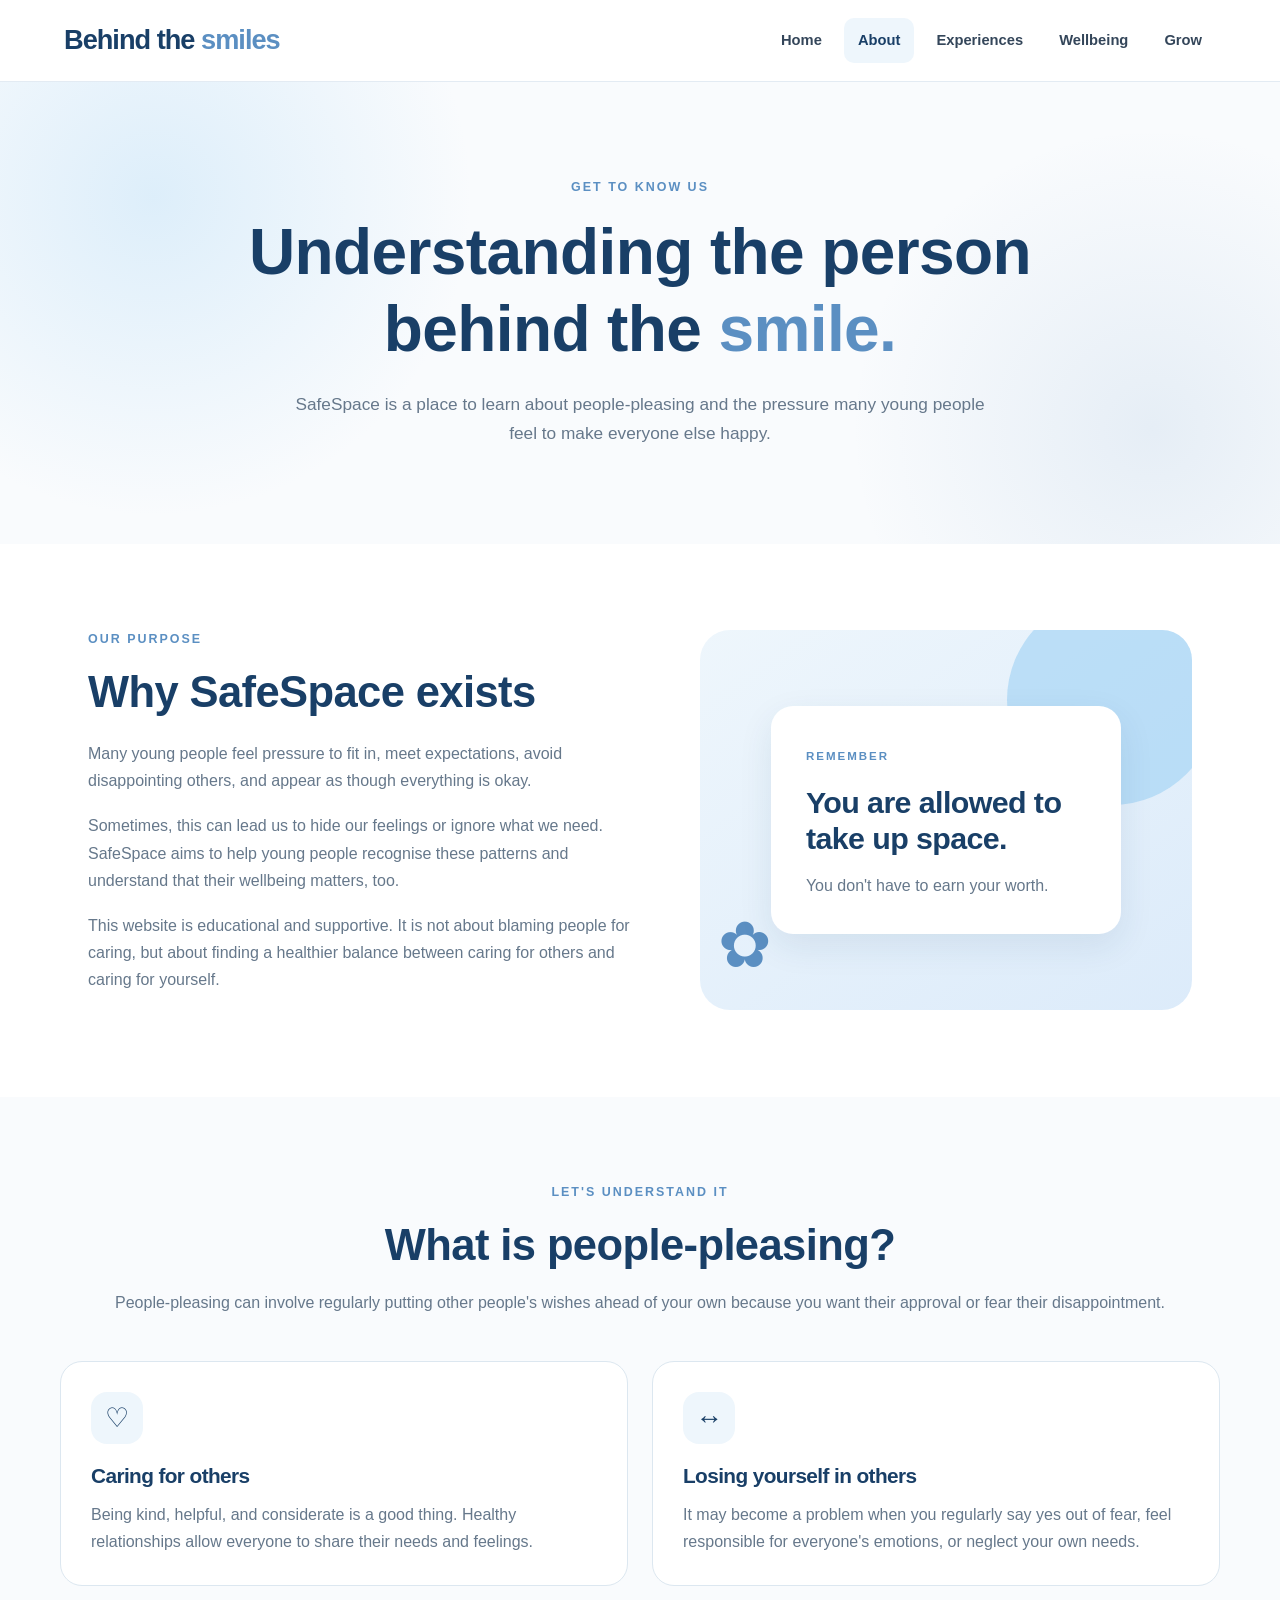
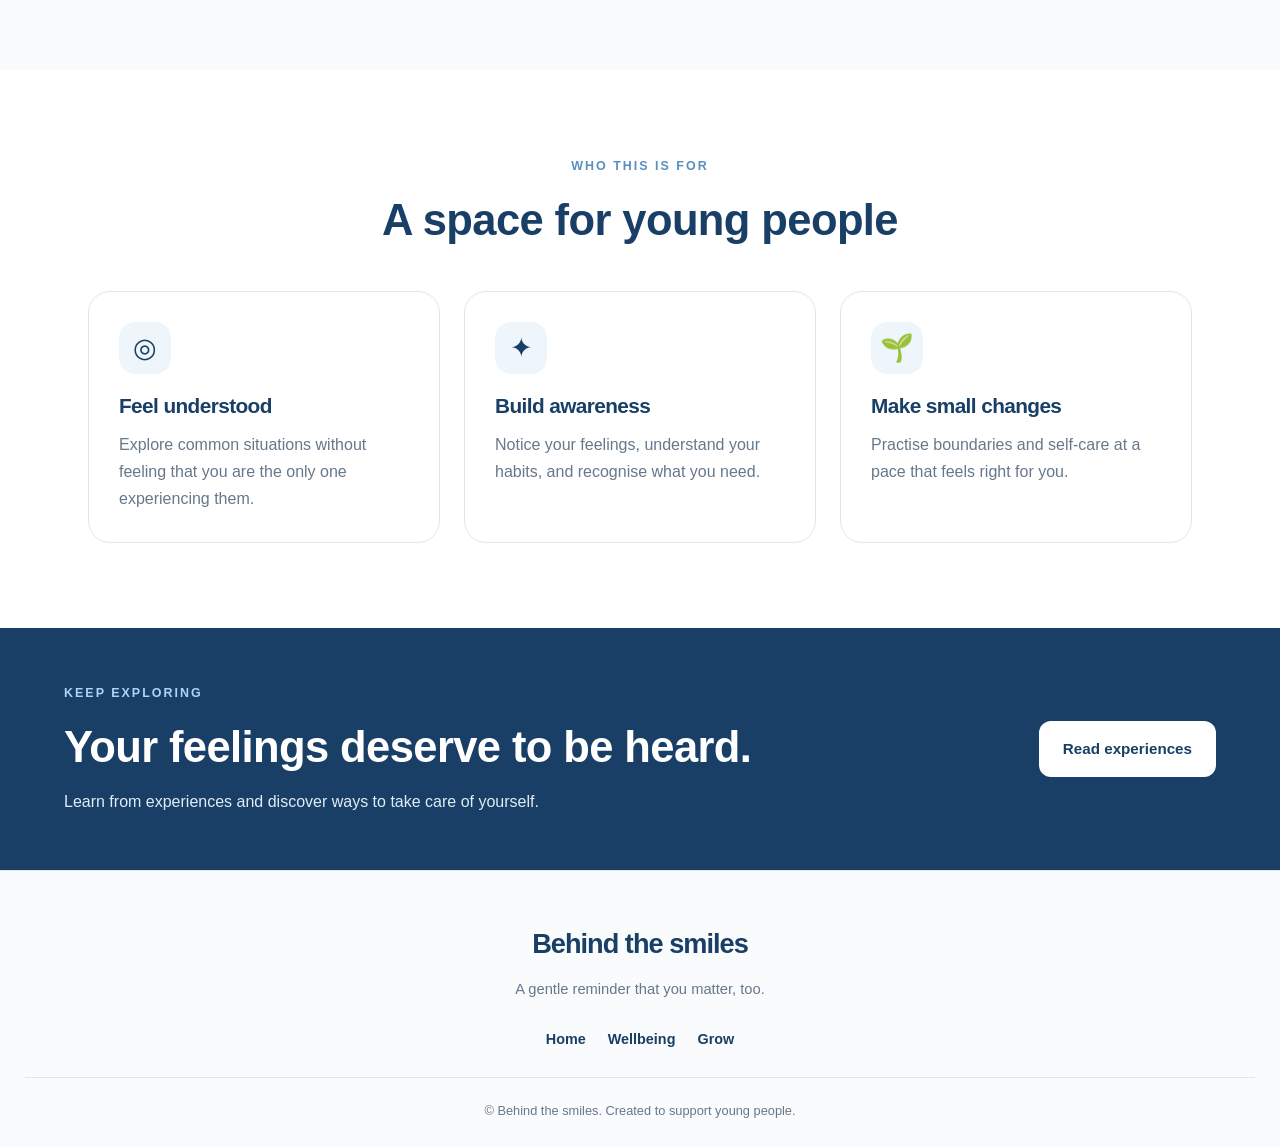
==== about.html @ f6996fb4 "changes to the logo" ====
<!DOCTYPE html>
<html lang="en">
<head>
  <meta charset="UTF-8">
  <meta name="viewport" content="width=device-width, initial-scale=1.0">
  <meta name="description" content="Learn about SafeSpace and why understanding people-pleasing matters.">
  <title>Behind the smiles | About</title>
  <link rel="stylesheet" href="style.css">
</head>
<body>

  <header class="site-header">
    <a href="index.html" class="logo">Behind the <span smiles>smiles</span></a>
    <button class="menu-toggle" aria-label="Open navigation"
      aria-expanded="false" aria-controls="main-nav">☰</button>
    <nav class="nav" id="main-nav">
      <a href="index.html">Home</a>
      <a href="about.html" class="active">About</a>
      <a href="experience.html">Experiences</a>
      <a href="wellbeing.html">Wellbeing</a>
      <a href="grow.html">Grow</a>
    </nav>
  </header>

  <main>
    <section class="page-hero">
      <p class="eyebrow">Get to know us</p>
      <h1>Understanding the person behind the <span>smile.</span></h1>
      <p>
        SafeSpace is a place to learn about people-pleasing and the pressure
        many young people feel to make everyone else happy.
      </p>
    </section>

    <section class="section split-section">
      <div class="split-content">
        <p class="eyebrow">Our purpose</p>
        <h2>Why SafeSpace exists</h2>
        <p>
          Many young people feel pressure to fit in, meet expectations,
          avoid disappointing others, and appear as though everything is okay.
        </p>
        <p>
          Sometimes, this can lead us to hide our feelings or ignore what
          we need. SafeSpace aims to help young people recognise these
          patterns and understand that their wellbeing matters, too.
        </p>
        <p>
          This website is educational and supportive. It is not about
          blaming people for caring, but about finding a healthier balance
          between caring for others and caring for yourself.
        </p>
      </div>

      <div class="visual-panel about-visual">
        <div class="visual-sun"></div>
        <div class="visual-message">
          <span>REMEMBER</span>
          <h3>You are allowed to take up space.</h3>
          <p>You don't have to earn your worth.</p>
        </div>
        <div class="visual-leaf">✿</div>
      </div>
    </section>

    <section class="section soft-section">
      <div class="section-heading">
        <p class="eyebrow">Let's understand it</p>
        <h2>What is people-pleasing?</h2>
        <p>
          People-pleasing can involve regularly putting other people's
          wishes ahead of your own because you want their approval or fear
          their disappointment.
        </p>
      </div>

      <div class="two-column-grid">
        <article class="info-card">
          <span class="card-icon">♡</span>
          <h3>Caring for others</h3>
          <p>
            Being kind, helpful, and considerate is a good thing. Healthy
            relationships allow everyone to share their needs and feelings.
          </p>
        </article>

        <article class="info-card">
          <span class="card-icon">↔</span>
          <h3>Losing yourself in others</h3>
          <p>
            It may become a problem when you regularly say yes out of fear,
            feel responsible for everyone's emotions, or neglect your own needs.
          </p>
        </article>
      </div>
    </section>

    <section class="section">
      <div class="section-heading">
        <p class="eyebrow">Who this is for</p>
        <h2>A space for young people</h2>
      </div>

      <div class="feature-grid">
        <article class="feature-card">
          <span class="card-icon">◎</span>
          <h3>Feel understood</h3>
          <p>Explore common situations without feeling that you are the only one experiencing them.</p>
        </article>
        <article class="feature-card">
          <span class="card-icon">✦</span>
          <h3>Build awareness</h3>
          <p>Notice your feelings, understand your habits, and recognise what you need.</p>
        </article>
        <article class="feature-card">
          <span class="card-icon">🌱</span>
          <h3>Make small changes</h3>
          <p>Practise boundaries and self-care at a pace that feels right for you.</p>
        </article>
      </div>
    </section>

    <section class="help-banner">
      <div>
        <p class="eyebrow">Keep exploring</p>
        <h2>Your feelings deserve to be heard.</h2>
        <p>Learn from experiences and discover ways to take care of yourself.</p>
      </div>
      <a href="experience.html" class="btn btn-light">Read experiences</a>
    </section>
  </main>

  <footer class="site-footer">
    <a href="index.html" class="logo footer-logo">Behind the smiles</a>
    <p>A gentle reminder that you matter, too.</p>
    <div class="footer-links">
      <a href="index.html">Home</a>
      <a href="wellbeing.html">Wellbeing</a>
      <a href="grow.html">Grow</a>
    </div>
    <p class="copyright">© Behind the smiles. Created to support young people.</p>
  </footer>

  <script>
    const menuButton = document.querySelector(".menu-toggle");
    const navigation = document.querySelector(".nav");

    menuButton.addEventListener("click", () => {
      const isOpen = navigation.classList.toggle("nav-open");
      menuButton.setAttribute("aria-expanded", isOpen);
      menuButton.textContent = isOpen ? "✕" : "☰";
    });
  </script>

</body>
</html>
---- style.css ----
:root {
  --navy: #193F67;
  --blue: #5B8FC2;
  --light-blue: #A9D6F5;
  --pale-blue: #EEF6FC;
  --white: #FFFFFF;
  --off-white: #F9FBFD;
  --text: #34465A;
  --muted: #66788B;
  --lavender: #F0EDFA;
  --peach: #FFF0E7;
  --border: #DCE7F0;
  --shadow: 0 12px 35px rgba(25, 63, 103, 0.09);
  --radius: 22px;
  --container: 1160px;
}

* {
  box-sizing: border-box;
  margin: 0;
  padding: 0;
}

html {
  scroll-behavior: smooth;
  scroll-padding-top: 100px;
}

body {
  font-family: "Segoe UI", Arial, sans-serif;
  color: var(--text);
  background: var(--white);
  line-height: 1.7;
  font-size: 16px;
  overflow-wrap: break-word;
}

img {
  display: block;
  max-width: 100%;
}

a {
  color: inherit;
  text-decoration: none;
}

button,
textarea,
input {
  font: inherit;
}

button,
a {
  -webkit-tap-highlight-color: transparent;
}

button:focus-visible,
a:focus-visible,
textarea:focus-visible {
  outline: 3px solid var(--blue);
  outline-offset: 4px;
}

::selection {
  background: var(--light-blue);
  color: var(--navy);
}

/* 2. TYPOGRAPHY */

h1,
h2,
h3 {
  color: var(--navy);
  line-height: 1.2;
  font-weight: 750;
  letter-spacing: -0.6px;
}

h1 {
  font-size: clamp(2.5rem, 5vw, 4.5rem);
}

h2 {
  font-size: clamp(1.9rem, 3.4vw, 3rem);
}

h3 {
  font-size: 1.3rem;
}

p {
  margin-bottom: 14px;
}

p:last-child {
  margin-bottom: 0;
}

.eyebrow {
  color: var(--blue);
  text-transform: uppercase;
  font-size: 0.78rem;
  font-weight: 800;
  letter-spacing: 2px;
  margin-bottom: 16px;
}

h1 span,
h2 span {
  color: var(--blue);
}

/* 3. HEADER AND NAVIGATION */

.site-header {
  width: 100%;
  min-height: 82px;
  padding: 16px max(5%, calc((100% - var(--container)) / 2));
  display: flex;
  align-items: center;
  justify-content: space-between;
  gap: 25px;
  background: rgba(255, 255, 255, 0.96);
  border-bottom: 1px solid rgba(220, 231, 240, 0.8);
  position: sticky;
  top: 0;
  z-index: 1000;
  backdrop-filter: blur(14px);
}

.logo {
  color: var(--navy);
  font-size: 1.7rem;
  font-weight: 850;
  letter-spacing: -1px;
  white-space: nowrap;
}

.logo span {
  color: var(--blue);
}

.nav {
  display: flex;
  align-items: center;
  gap: 8px;
}

.nav a {
  padding: 10px 14px;
  color: var(--text);
  font-size: 0.92rem;
  font-weight: 650;
  border-radius: 10px;
  transition: background 0.2s ease, color 0.2s ease;
}

.nav a:hover,
.nav a.active {
  color: var(--navy);
  background: var(--pale-blue);
}

.menu-toggle {
  display: none;
  border: 0;
  background: var(--pale-blue);
  color: var(--navy);
  width: 44px;
  height: 44px;
  border-radius: 12px;
  cursor: pointer;
  font-size: 1.4rem;
}

/* 4. BUTTONS */

.hero-buttons {
  display: flex;
  align-items: center;
  flex-wrap: wrap;
  gap: 14px;
  margin-top: 30px;
}

.btn {
  display: inline-flex;
  align-items: center;
  justify-content: center;
  text-align: center;
  padding: 13px 22px;
  min-height: 48px;
  border-radius: 12px;
  font-weight: 750;
  font-size: 0.95rem;
  border: 2px solid transparent;
  cursor: pointer;
  transition:
    transform 0.2s ease,
    background 0.2s ease,
    box-shadow 0.2s ease;
}

.btn:hover {
  transform: translateY(-2px);
}

.btn-primary {
  color: var(--white);
  background: var(--navy);
  box-shadow: 0 7px 18px rgba(25, 63, 103, 0.17);
}

.btn-primary:hover {
  background: #244F7B;
  box-shadow: var(--shadow);
}

.btn-outline {
  color: var(--navy);
  background: transparent;
  border-color: var(--blue);
}

.btn-outline:hover {
  background: var(--pale-blue);
}

.btn-light {
  background: var(--white);
  color: var(--navy);
}

.btn-light:hover {
  background: var(--pale-blue);
}

/* 5. HOMEPAGE HERO */

.hero {
  max-width: var(--container);
  margin: 0 auto;
  padding: 85px 28px;
}

.home-hero {
  display: grid;
  grid-template-columns: 1.05fr 0.95fr;
  align-items: center;
  gap: 65px;
  min-height: 600px;
}

.hero-content {
  max-width: 620px;
}

.hero-content h1 {
  max-width: 650px;
  margin-bottom: 24px;
}

.hero-text {
  color: var(--muted);
  font-size: 1.1rem;
  max-width: 540px;
}

.hero-art {
  min-height: 420px;
  position: relative;
  display: flex;
  justify-content: center;
  align-items: center;
  isolation: isolate;
}

.art-circle {
  position: absolute;
  border-radius: 50%;
  z-index: -1;
}

.circle-one {
  width: 330px;
  height: 330px;
  background: var(--pale-blue);
  right: 4%;
  top: 8%;
}

.circle-two {
  width: 190px;
  height: 190px;
  background: var(--light-blue);
  opacity: 0.65;
  left: 2%;
  bottom: 3%;
}

.art-card {
  width: min(330px, 85%);
  min-height: 315px;
  padding: 36px 30px;
  background: var(--white);
  border: 1px solid var(--border);
  border-radius: 26px;
  box-shadow: 0 25px 65px rgba(25, 63, 103, 0.14);
  transform: rotate(-3deg);
  display: flex;
  flex-direction: column;
  justify-content: center;
}

.art-sparkle {
  font-size: 2.2rem;
  color: var(--blue);
  margin-bottom: 15px;
}

.art-small {
  color: var(--muted);
  text-transform: uppercase;
  font-size: 0.72rem;
  font-weight: 800;
  letter-spacing: 1.5px;
}

.art-card h2 {
  font-size: 1.8rem;
  line-height: 1.35;
}

.art-heart {
  color: var(--blue);
  font-size: 2rem;
  align-self: flex-end;
  margin-top: 12px;
}

.floating-word {
  position: absolute;
  z-index: 2;
  background: var(--white);
  color: var(--navy);
  padding: 11px 16px;
  border-radius: 12px;
  box-shadow: var(--shadow);
  font-size: 0.88rem;
  font-weight: 750;
}

.word-one {
  top: 10%;
  left: 0;
  transform: rotate(-5deg);
}

.word-two {
  right: 0;
  bottom: 10%;
  transform: rotate(4deg);
}

/* 6. GENERAL SECTIONS */

.section {
  max-width: var(--container);
  margin: 0 auto;
  padding: 85px 28px;
}

.section-heading {
  text-align: center;
  max-width: 760px;
  margin: 0 auto 45px;
}

.section-heading h2 {
  margin-bottom: 18px;
}

.section-heading > p:last-child {
  color: var(--muted);
}

.intro-section {
  max-width: none;
  background: var(--off-white);
}

.intro-section > .section-heading,
.intro-section > .feature-grid {
  max-width: var(--container);
  margin-left: auto;
  margin-right: auto;
}

.feature-grid {
  display: grid;
  grid-template-columns: repeat(3, minmax(0, 1fr));
  gap: 24px;
}

.feature-card,
.info-card {
  padding: 30px;
  background: var(--white);
  border: 1px solid var(--border);
  border-radius: var(--radius);
  transition: transform 0.25s ease, box-shadow 0.25s ease;
}

.feature-card:hover,
.info-card:hover {
  transform: translateY(-5px);
  box-shadow: var(--shadow);
}

.card-icon {
  width: 52px;
  height: 52px;
  border-radius: 16px;
  background: var(--pale-blue);
  color: var(--navy);
  display: inline-flex;
  justify-content: center;
  align-items: center;
  font-size: 1.7rem;
  margin-bottom: 20px;
}

.feature-card h3,
.info-card h3 {
  margin-bottom: 12px;
}

.feature-card p,
.info-card p {
  color: var(--muted);
}

/* 7. QUOTE SECTION */

.quote-section {
  text-align: center;
  padding: 75px 25px;
  background: var(--pale-blue);
}

.quote-mark {
  display: block;
  color: var(--blue);
  font-family: Georgia, serif;
  font-size: 5rem;
  line-height: 0.8;
}

.quote-section blockquote {
  max-width: 820px;
  margin: 15px auto 20px;
  color: var(--navy);
  font-size: clamp(1.5rem, 3vw, 2.4rem);
  line-height: 1.45;
  font-weight: 700;
}

.quote-section p {
  color: var(--muted);
  font-size: 0.9rem;
}

/* 8. HOMEPAGE JOURNEY SECTION */

.journey-section {
  display: grid;
  grid-template-columns: 1.2fr 0.8fr;
  align-items: center;
  gap: 55px;
}

.journey-text h2 {
  margin-bottom: 20px;
}

.journey-text > p:not(.eyebrow) {
  color: var(--muted);
  margin-bottom: 25px;
}

.journey-note {
  background: var(--lavender);
  padding: 40px;
  border-radius: 28px;
  border: 1px solid #E3DDF6;
}

.note-icon {
  display: block;
  font-size: 2.5rem;
  color: var(--blue);
  margin-bottom: 15px;
}

.journey-note h3 {
  margin-bottom: 15px;
}

.journey-note p {
  color: var(--muted);
}

/* 9. HELP BANNER */

.help-banner {
  background: var(--navy);
  color: var(--white);
  padding: 55px max(5%, calc((100% - var(--container)) / 2));
  display: flex;
  justify-content: space-between;
  align-items: center;
  gap: 30px;
}

.help-banner h2 {
  color: var(--white);
  margin-bottom: 15px;
}

.help-banner p:not(.eyebrow) {
  max-width: 650px;
  color: #E0ECF7;
}

.help-banner .eyebrow {
  color: var(--light-blue);
}

/* 10. INNER PAGE HERO */

.page-hero {
  padding: 95px 28px;
  text-align: center;
  background:
    radial-gradient(circle at 12% 25%, rgba(169, 214, 245, 0.35), transparent 27%),
    radial-gradient(circle at 90% 75%, rgba(91, 143, 194, 0.12), transparent 25%),
    var(--off-white);
}

.page-hero h1 {
  max-width: 900px;
  margin: 0 auto 22px;
}

.page-hero > p:last-child {
  max-width: 720px;
  margin: 0 auto;
  color: var(--muted);
  font-size: 1.08rem;
}

/* 11. ABOUT PAGE */

.split-section {
  display: grid;
  grid-template-columns: 1fr 0.9fr;
  align-items: center;
  gap: 65px;
}

.split-content h2 {
  margin-bottom: 22px;
}

.split-content p:not(.eyebrow) {
  color: var(--muted);
  margin-bottom: 18px;
}

.visual-panel {
  min-height: 380px;
  position: relative;
  overflow: hidden;
  border-radius: 30px;
  background: linear-gradient(145deg, var(--pale-blue), #DCEBFA);
  display: flex;
  justify-content: center;
  align-items: center;
  padding: 35px;
}

.visual-sun {
  position: absolute;
  width: 210px;
  height: 210px;
  border-radius: 50%;
  top: -35px;
  right: -25px;
  background: var(--light-blue);
  opacity: 0.7;
}

.visual-message {
  position: relative;
  z-index: 1;
  background: var(--white);
  border-radius: 22px;
  padding: 35px;
  width: 100%;
  max-width: 350px;
  box-shadow: var(--shadow);
}

.visual-message span {
  color: var(--blue);
  font-size: 0.72rem;
  font-weight: 800;
  letter-spacing: 2px;
}

.visual-message h3 {
  font-size: 1.9rem;
  margin: 15px 0;
}

.visual-message p {
  color: var(--muted);
}

.visual-leaf {
  position: absolute;
  left: 18px;
  bottom: 10px;
  color: var(--blue);
  font-size: 4rem;
}

.soft-section {
  max-width: none;
  background: var(--off-white);
}

.soft-section > .section-heading,
.soft-section > .two-column-grid,
.soft-section > .self-care-list,
.soft-section > .boundary-list {
  max-width: var(--container);
  margin-left: auto;
  margin-right: auto;
}

.two-column-grid {
  display: grid;
  grid-template-columns: repeat(2, minmax(0, 1fr));
  gap: 24px;
}

.info-card {
  border-radius: 22px;
}

/* 12. EXPERIENCES PAGE */

.story-grid {
  display: grid;
  grid-template-columns: repeat(3, minmax(0, 1fr));
  gap: 25px;
  align-items: stretch;
}

.story-card {
  border: 1px solid var(--border);
  border-radius: 23px;
  overflow: hidden;
  background: var(--white);
  box-shadow: 0 8px 28px rgba(25, 63, 103, 0.05);
  transition: transform 0.25s ease, box-shadow 0.25s ease;
}

.story-card:hover {
  transform: translateY(-5px);
  box-shadow: var(--shadow);
}

.story-top {
  padding: 24px;
  min-height: 125px;
  display: flex;
  justify-content: space-between;
  align-items: flex-start;
  gap: 12px;
}

.story-top > span:first-child {
  font-size: 0.75rem;
  font-weight: 800;
  letter-spacing: 1px;
  color: var(--navy);
}

.story-symbol {
  font-size: 2rem;
  color: var(--navy);
}

.story-blue {
  background: var(--pale-blue);
}

.story-lilac {
  background: var(--lavender);
}

.story-peach {
  background: var(--peach);
}

.story-body {
  padding: 26px;
}

.story-body h3 {
  margin-bottom: 18px;
}

.story-quote {
  font-weight: 650;
  font-style: italic;
  color: var(--navy);
  padding-left: 15px;
  border-left: 3px solid var(--blue);
  margin-bottom: 20px;
}

.story-body > p:not(.story-quote) {
  color: var(--muted);
}

.reflection {
  background: var(--off-white);
  border-radius: 13px;
  padding: 18px;
  margin-top: 23px;
}

.reflection strong {
  display: block;
  color: var(--navy);
  margin-bottom: 7px;
}

.reflection p {
  color: var(--muted);
  font-size: 0.92rem;
}

.reflection-panel {
  max-width: 800px;
  margin: 0 auto;
  padding: 40px;
  background: var(--pale-blue);
  border-radius: 25px;
}

.reflection-panel h2 {
  margin-bottom: 18px;
}

.reflection-panel > p:not(.eyebrow) {
  color: var(--muted);
}

.reflection-panel label {
  display: block;
  color: var(--navy);
  font-weight: 750;
  margin: 25px 0 10px;
}

.reflection-panel textarea {
  display: block;
  width: 100%;
  min-height: 130px;
  padding: 16px;
  color: var(--text);
  background: var(--white);
  border: 1px solid #C8D9E8;
  border-radius: 12px;
  resize: vertical;
}

.small-note {
  color: var(--muted);
  font-size: 0.82rem;
  margin-top: 12px;
}

/* 13. GROW PAGE */

.steps-grid {
  display: grid;
  grid-template-columns: repeat(2, minmax(0, 1fr));
  gap: 24px;
}

.step-card {
  border: 1px solid var(--border);
  border-radius: 22px;
  padding: 30px;
  background: var(--white);
  transition: transform 0.2s ease, box-shadow 0.2s ease;
}

.step-card:hover {
  transform: translateY(-4px);
  box-shadow: var(--shadow);
}

.step-number {
  display: inline-flex;
  align-items: center;
  justify-content: center;
  width: 48px;
  height: 48px;
  margin-bottom: 20px;
  border-radius: 14px;
  background: var(--pale-blue);
  color: var(--navy);
  font-weight: 850;
}

.step-card h3 {
  margin-bottom: 12px;
}

.step-card > p {
  color: var(--muted);
}

.example-box {
  background: var(--off-white);
  border-left: 3px solid var(--blue);
  padding: 18px;
  border-radius: 0 12px 12px 0;
  margin-top: 22px;
}

.example-box strong {
  display: block;
  color: var(--navy);
  margin-bottom: 6px;
}

.example-box p {
  color: var(--text);
  font-style: italic;
}

.boundary-list {
  display: grid;
  grid-template-columns: 1fr;
  gap: 18px;
}

.boundary-item {
  display: flex;
  align-items: flex-start;
  gap: 20px;
  padding: 24px;
  background: var(--white);
  border: 1px solid var(--border);
  border-radius: 18px;
}

.boundary-icon {
  flex: 0 0 40px;
  height: 40px;
  display: flex;
  align-items: center;
  justify-content: center;
  border-radius: 50%;
  color: var(--navy);
  background: var(--light-blue);
  font-weight: 900;
}

.boundary-item h3 {
  margin-bottom: 8px;
}

.boundary-item p {
  color: var(--muted);
}

.challenge-section {
  padding-top: 25px;
}

.challenge-card {
  text-align: center;
  max-width: 850px;
  margin: 0 auto;
  padding: 50px 35px;
  border-radius: 28px;
  background: var(--pale-blue);
}

.challenge-icon {
  display: block;
  font-size: 2.8rem;
  margin-bottom: 15px;
}

.challenge-card h2 {
  margin-bottom: 20px;
}

.challenge-card > p:not(.eyebrow) {
  max-width: 600px;
  margin: 0 auto 20px;
  color: var(--muted);
}

.challenge-reminder {
  color: var(--navy) !important;
  font-weight: 750;
}

/* 14. WELLBEING PAGE */

.wellbeing-grid {
  display: grid;
  grid-template-columns: repeat(2, minmax(0, 1fr));
  gap: 22px;
}

.wellbeing-card {
  padding: 28px;
  border: 1px solid var(--border);
  border-radius: 20px;
  background: var(--white);
  transition: transform 0.2s ease, box-shadow 0.2s ease;
}

.wellbeing-card:hover {
  transform: translateY(-4px);
  box-shadow: var(--shadow);
}

.wellbeing-icon {
  display: inline-flex;
  align-items: center;
  justify-content: center;
  width: 50px;
  height: 50px;
  margin-bottom: 18px;
  border-radius: 15px;
  background: var(--pale-blue);
  color: var(--navy);
  font-size: 1.6rem;
}

.wellbeing-card h3 {
  margin-bottom: 10px;
}

.wellbeing-card p {
  color: var(--muted);
}

.self-care-list {
  display: grid;
  grid-template-columns: 1fr;
  gap: 13px;
}

.self-care-item {
  display: flex;
  align-items: center;
  gap: 20px;
  padding: 18px 22px;
  background: var(--white);
  border: 1px solid var(--border);
  border-radius: 15px;
}

.self-care-item span {
  flex: 0 0 42px;
  height: 42px;
  display: flex;
  align-items: center;
  justify-content: center;
  background: var(--pale-blue);
  color: var(--navy);
  border-radius: 12px;
  font-weight: 850;
}

.self-care-item p {
  margin: 0;
}

.support-heading {
  max-width: 760px;
  text-align: center;
  margin: 0 auto 40px;
}

.support-heading h2 {
  margin-bottom: 18px;
}

.support-heading > p:last-child {
  color: var(--muted);
}

.support-grid {
  display: grid;
  grid-template-columns: repeat(3, minmax(0, 1fr));
  gap: 22px;
  align-items: stretch;
}

.support-card {
  display: flex;
  flex-direction: column;
  align-items: flex-start;
  padding: 28px;
  border-radius: 22px;
  border: 1px solid var(--border);
  background: var(--off-white);
}

.support-label {
  color: var(--blue);
  font-size: 0.72rem;
  font-weight: 850;
  letter-spacing: 1.3px;
  margin-bottom: 15px;
}

.support-card h3 {
  font-size: 1.5rem;
  margin-bottom: 12px;
}

.support-card > p:not(.support-detail) {
  color: var(--muted);
}

.support-detail {
  color: var(--navy);
  font-weight: 800;
  margin-bottom: 5px;
}

.text-link {
  display: inline-block;
  color: var(--navy);
  font-weight: 800;
  text-decoration: underline;
  text-underline-offset: 4px;
  margin-top: auto;
  padding-top: 18px;
}

.text-link:hover {
  color: var(--blue);
}

.support-card-dark {
  background: var(--navy);
  border-color: var(--navy);
}

.support-card-dark h3,
.support-card-dark .support-detail {
  color: var(--white);
}

.support-card-dark > p:not(.support-detail) {
  color: #E0ECF7;
}

.support-card-dark .support-label {
  color: var(--light-blue);
}

.support-card-dark .text-link {
  color: var(--white);
}

.support-note {
  text-align: center;
  max-width: 800px;
  margin: 25px auto 0;
}

/* 15. FOOTER */

.site-footer {
  text-align: center;
  padding: 50px 25px 25px;
  background: var(--off-white);
  border-top: 1px solid var(--border);
}

.footer-logo {
  display: inline-block;
  margin-bottom: 10px;
}

.site-footer > p {
  color: var(--muted);
  font-size: 0.92rem;
}

.footer-links {
  display: flex;
  justify-content: center;
  flex-wrap: wrap;
  gap: 22px;
  margin: 25px 0;
}

.footer-links a {
  color: var(--navy);
  font-size: 0.9rem;
  font-weight: 700;
}

.footer-links a:hover {
  color: var(--blue);
  text-decoration: underline;
  text-underline-offset: 4px;
}

.site-footer .copyright {
  padding-top: 22px;
  border-top: 1px solid var(--border);
  font-size: 0.8rem;
}

/* 16. TABLETS AND SMALL LAPTOPS */

@media (max-width: 1000px) {
  .site-header {
    padding-left: 4%;
    padding-right: 4%;
  }

  .nav {
    gap: 2px;
  }

  .nav a {
    padding: 9px 10px;
    font-size: 0.86rem;
  }

  .home-hero {
    gap: 30px;
  }

  .hero {
    padding-top: 65px;
    padding-bottom: 65px;
  }

  .section {
    padding-top: 70px;
    padding-bottom: 70px;
  }

  .feature-grid,
  .story-grid {
    gap: 17px;
  }

  .feature-card,
  .story-body,
  .support-card {
    padding: 23px;
  }
}

/* 17. TABLETS AND MOBILE NAVIGATION */

@media (max-width: 780px) {
  .site-header {
    min-height: 72px;
    padding: 12px 5%;
  }

  .menu-toggle {
    display: inline-flex;
    align-items: center;
    justify-content: center;
  }

  .nav {
    display: none;
    position: absolute;
    top: calc(100% + 1px);
    left: 0;
    right: 0;
    flex-direction: column;
    align-items: stretch;
    gap: 5px;
    padding: 15px 5% 22px;
    background: var(--white);
    border-bottom: 1px solid var(--border);
    box-shadow: 0 15px 25px rgba(25, 63, 103, 0.08);
  }

  .nav.nav-open {
    display: flex;
  }

  .nav a {
    display: block;
    padding: 13px 15px;
    font-size: 1rem;
  }

  .home-hero,
  .journey-section,
  .split-section {
    grid-template-columns: 1fr;
  }

  .home-hero {
    text-align: center;
    gap: 15px;
    padding-top: 65px;
  }

  .hero-content {
    margin: 0 auto;
  }

  .hero-content h1,
  .hero-text {
    margin-left: auto;
    margin-right: auto;
  }

  .hero-buttons {
    justify-content: center;
  }

  .hero-art {
    min-height: 350px;
    margin-top: 10px;
  }

  .circle-one {
    width: 280px;
    height: 280px;
  }

  .art-card {
    min-height: 280px;
  }

  .journey-section {
    gap: 35px;
  }

  .split-section {
    gap: 35px;
  }

  .feature-grid,
  .story-grid,
  .support-grid {
    grid-template-columns: repeat(2, minmax(0, 1fr));
  }

  .help-banner {
    align-items: flex-start;
    flex-direction: column;
    padding: 45px 6%;
  }

  .page-hero {
    padding-top: 75px;
    padding-bottom: 75px;
  }

  .visual-panel {
    min-height: 330px;
  }
}

/* 18. PHONES */

@media (max-width: 560px) {
  body {
    font-size: 15px;
  }

  .logo {
    font-size: 1.5rem;
  }

  h1 {
    font-size: clamp(2.2rem, 10vw, 3.2rem);
  }

  h2 {
    font-size: clamp(1.7rem, 7vw, 2.3rem);
  }

  h3 {
    font-size: 1.18rem;
  }

  .hero {
    padding: 48px 22px;
  }

  .home-hero {
    min-height: auto;
  }

  .hero-text,
  .page-hero > p:last-child {
    font-size: 1rem;
  }

  .hero-buttons {
    flex-direction: column;
    align-items: stretch;
  }

  .hero-buttons .btn {
    width: 100%;
  }

  .hero-art {
    min-height: 320px;
  }

  .art-card {
    width: 78%;
    min-height: 250px;
    padding: 25px;
  }

  .art-card h2 {
    font-size: 1.45rem;
  }

  .circle-one {
    width: 245px;
    height: 245px;
  }

  .circle-two {
    width: 135px;
    height: 135px;
  }

  .floating-word {
    font-size: 0.76rem;
    padding: 8px 11px;
  }

  .word-one {
    top: 4%;
  }

  .word-two {
    bottom: 3%;
  }

  .section {
    padding: 55px 22px;
  }

  .section-heading {
    margin-bottom: 30px;
  }

  .feature-grid,
  .story-grid,
  .steps-grid,
  .wellbeing-grid,
  .support-grid,
  .two-column-grid {
    grid-template-columns: 1fr;
  }

  .feature-card,
  .info-card,
  .step-card,
  .wellbeing-card {
    padding: 24px;
  }

  .quote-section {
    padding: 55px 22px;
  }

  .quote-section blockquote {
    font-size: 1.5rem;
  }

  .journey-note {
    padding: 28px;
  }

  .page-hero {
    padding: 60px 22px;
  }

  .visual-panel {
    min-height: 310px;
    padding: 20px;
  }

  .visual-message {
    padding: 25px;
  }

  .visual-message h3 {
    font-size: 1.55rem;
  }

  .story-body {
    padding: 23px;
  }

  .reflection-panel {
    padding: 25px;
  }

  .boundary-item {
    padding: 19px;
    gap: 14px;
  }

  .challenge-card {
    padding: 35px 22px;
  }

  .self-care-item {
    align-items: flex-start;
    gap: 13px;
    padding: 16px;
  }

  .self-care-item span {
    flex-basis: 36px;
    height: 36px;
  }

  .support-card {
    padding: 25px;
  }

  .help-banner {
    padding: 40px 22px;
  }

  .help-banner .btn {
    width: 100%;
  }

  .footer-links {
    gap: 14px;
  }
}

/* 19. EXTRA SMALL PHONES */

@media (max-width: 360px) {
  .site-header {
    padding-left: 18px;
    padding-right: 18px;
  }

  .hero,
  .section,
  .page-hero {
    padding-left: 18px;
    padding-right: 18px;
  }

  .art-card {
    width: 85%;
    padding: 20px;
  }

  .floating-word {
    font-size: 0.7rem;
  }

  .reflection-panel,
  .challenge-card {
    padding: 22px 18px;
  }
}

/* 20. ACCESSIBILITY: REDUCED MOTION */

@media (prefers-reduced-motion: reduce) {
  *,
  *::before,
  *::after {
    scroll-behavior: auto !important;
    animation-duration: 0.01ms !important;
    animation-iteration-count: 1 !important;
    transition-duration: 0.01ms !important;
  }
}
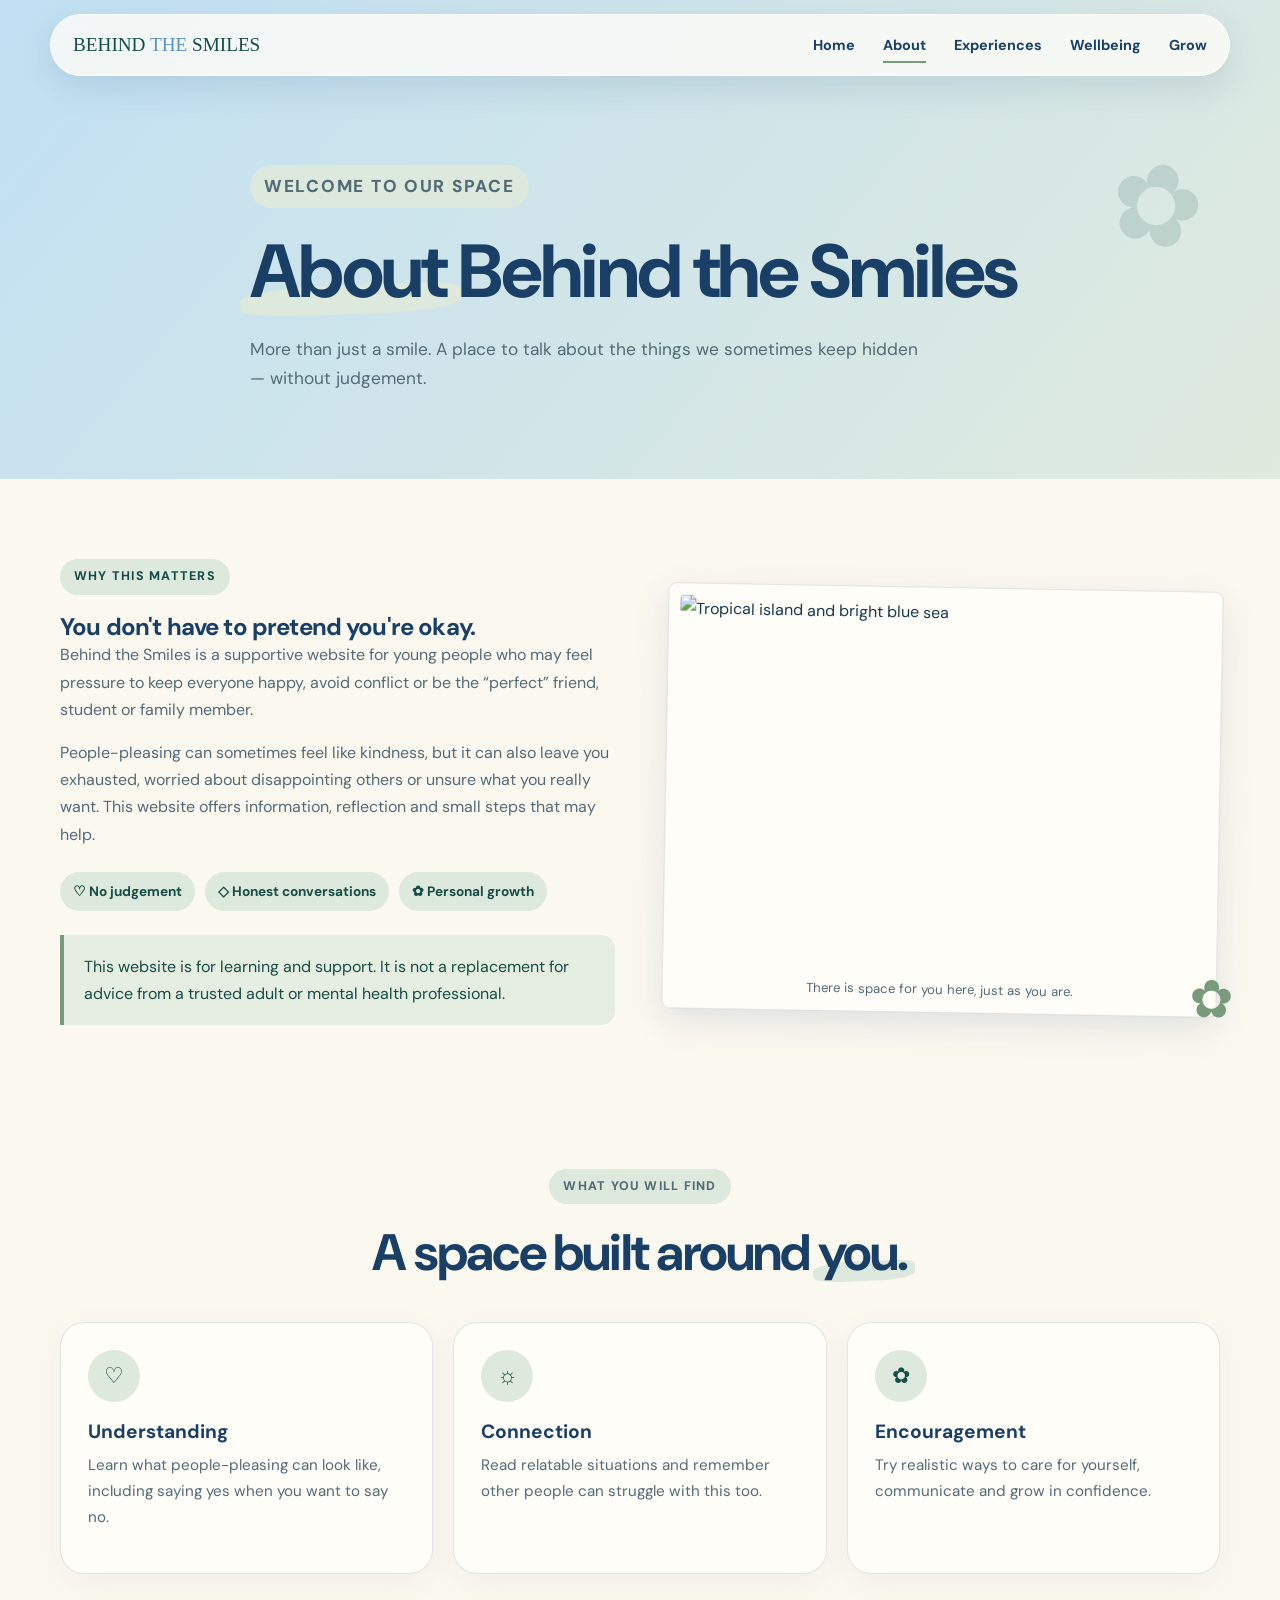
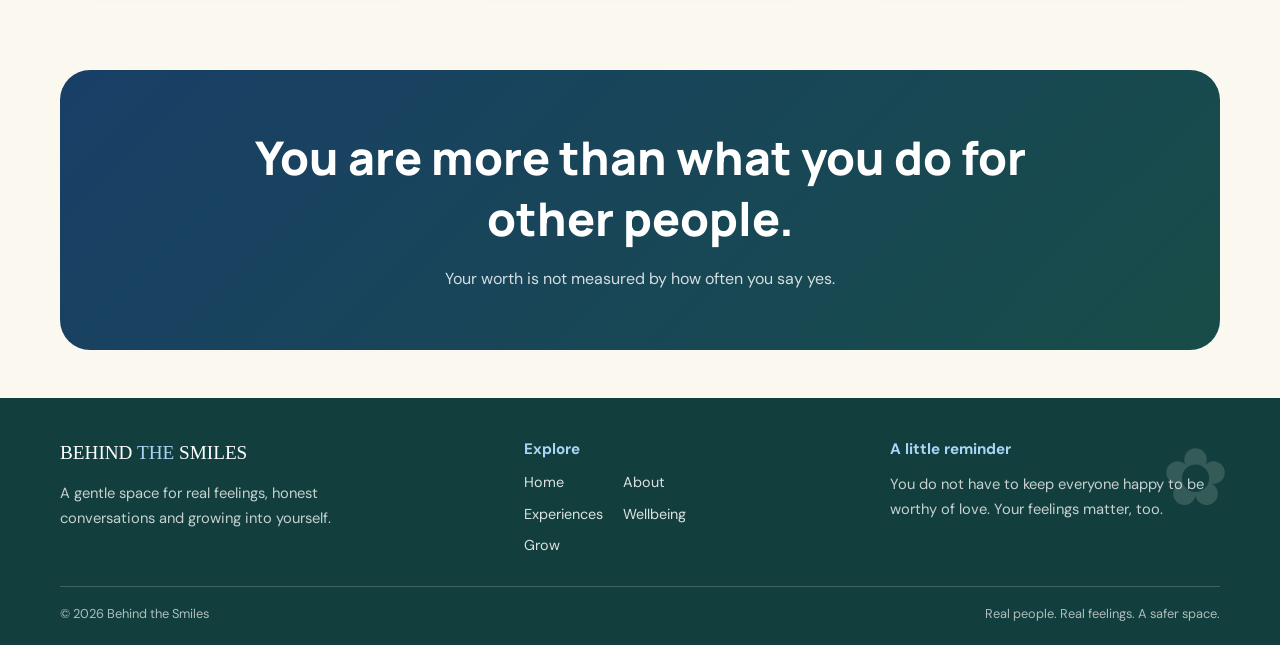
==== commit 918b3008: "made some changes" ====
--- a/about.html
+++ b/about.html
@@ -1,156 +1,113 @@
 <!DOCTYPE html>
 <html lang="en">
 <head>
-  <meta charset="UTF-8">
-  <meta name="viewport" content="width=device-width, initial-scale=1.0">
-  <meta name="description" content="Learn about SafeSpace and why understanding people-pleasing matters.">
-  <title>Behind the smiles | About</title>
-  <link rel="stylesheet" href="style.css">
+    <meta charset="UTF-8">
+    <meta name="viewport" content="width=device-width, initial-scale=1.0">
+    <title>About | Behind the Smiles</title>
+    <link rel="stylesheet" href="style.css">
 </head>
 <body>
 
-  <header class="site-header">
-    <a href="index.html" class="logo">Behind the <span smiles>smiles</span></a>
-    <button class="menu-toggle" aria-label="Open navigation"
-      aria-expanded="false" aria-controls="main-nav">☰</button>
-    <nav class="nav" id="main-nav">
-      <a href="index.html">Home</a>
-      <a href="about.html" class="active">About</a>
-      <a href="experience.html">Experiences</a>
-      <a href="wellbeing.html">Wellbeing</a>
-      <a href="grow.html">Grow</a>
-    </nav>
-  </header>
+<header class="site-header">
+    <div class="navbar">
+        <a class="brand" href="index.html"><span class="brand-name">BEHIND <span>THE</span> SMILES</span></a>
+        <button class="menu-toggle" aria-label="Open navigation menu" aria-controls="mainNav" aria-expanded="false" type="button">☰</button>
+        <nav class="nav-links" id="mainNav" aria-label="Main navigation">
+            <a href="index.html">Home</a>
+            <a href="about.html" aria-current="page">About</a>
+            <a href="experience.html">Experiences</a>
+            <a href="wellbeing.html">Wellbeing</a>
+            <a href="grow.html">Grow</a>
+        </nav>
+    </div>
+</header>
 
-  <main>
+<main>
     <section class="page-hero">
-      <p class="eyebrow">Get to know us</p>
-      <h1>Understanding the person behind the <span>smile.</span></h1>
-      <p>
-        SafeSpace is a place to learn about people-pleasing and the pressure
-        many young people feel to make everyone else happy.
-      </p>
-    </section>
-
-    <section class="section split-section">
-      <div class="split-content">
-        <p class="eyebrow">Our purpose</p>
-        <h2>Why SafeSpace exists</h2>
-        <p>
-          Many young people feel pressure to fit in, meet expectations,
-          avoid disappointing others, and appear as though everything is okay.
-        </p>
-        <p>
-          Sometimes, this can lead us to hide our feelings or ignore what
-          we need. SafeSpace aims to help young people recognise these
-          patterns and understand that their wellbeing matters, too.
-        </p>
-        <p>
-          This website is educational and supportive. It is not about
-          blaming people for caring, but about finding a healthier balance
-          between caring for others and caring for yourself.
-        </p>
-      </div>
-
-      <div class="visual-panel about-visual">
-        <div class="visual-sun"></div>
-        <div class="visual-message">
-          <span>REMEMBER</span>
-          <h3>You are allowed to take up space.</h3>
-          <p>You don't have to earn your worth.</p>
+        <div class="container page-intro">
+            <p class="eyebrow">Welcome to our space</p>
+            <h1><span class="brush-title">About</span> Behind the Smiles</h1>
+            <p>More than just a smile. A place to talk about the things we sometimes keep hidden — without judgement.</p>
         </div>
-        <div class="visual-leaf">✿</div>
-      </div>
-    </section>
-
-    <section class="section soft-section">
-      <div class="section-heading">
-        <p class="eyebrow">Let's understand it</p>
-        <h2>What is people-pleasing?</h2>
-        <p>
-          People-pleasing can involve regularly putting other people's
-          wishes ahead of your own because you want their approval or fear
-          their disappointment.
-        </p>
-      </div>
-
-      <div class="two-column-grid">
-        <article class="info-card">
-          <span class="card-icon">♡</span>
-          <h3>Caring for others</h3>
-          <p>
-            Being kind, helpful, and considerate is a good thing. Healthy
-            relationships allow everyone to share their needs and feelings.
-          </p>
-        </article>
-
-        <article class="info-card">
-          <span class="card-icon">↔</span>
-          <h3>Losing yourself in others</h3>
-          <p>
-            It may become a problem when you regularly say yes out of fear,
-            feel responsible for everyone's emotions, or neglect your own needs.
-          </p>
-        </article>
-      </div>
     </section>
 
     <section class="section">
-      <div class="section-heading">
-        <p class="eyebrow">Who this is for</p>
-        <h2>A space for young people</h2>
-      </div>
+        <div class="container page-layout">
+            <div>
+                <p class="eyebrow">Why this matters</p>
+                <h2>You don't have to pretend you're okay.</h2>
+                <p class="muted">Behind the Smiles is a supportive website for young people who may feel pressure to keep everyone happy, avoid conflict or be the “perfect” friend, student or family member.</p>
+                <p class="muted">People-pleasing can sometimes feel like kindness, but it can also leave you exhausted, worried about disappointing others or unsure what you really want. This website offers information, reflection and small steps that may help.</p>
 
-      <div class="feature-grid">
-        <article class="feature-card">
-          <span class="card-icon">◎</span>
-          <h3>Feel understood</h3>
-          <p>Explore common situations without feeling that you are the only one experiencing them.</p>
-        </article>
-        <article class="feature-card">
-          <span class="card-icon">✦</span>
-          <h3>Build awareness</h3>
-          <p>Notice your feelings, understand your habits, and recognise what you need.</p>
-        </article>
-        <article class="feature-card">
-          <span class="card-icon">🌱</span>
-          <h3>Make small changes</h3>
-          <p>Practise boundaries and self-care at a pace that feels right for you.</p>
-        </article>
-      </div>
+                <div class="pill-list">
+                    <span class="pill">♡ No judgement</span>
+                    <span class="pill">◇ Honest conversations</span>
+                    <span class="pill">✿ Personal growth</span>
+                </div>
+
+                <p class="note">This website is for learning and support. It is not a replacement for advice from a trusted adult or mental health professional.</p>
+            </div>
+
+            <figure class="photo-frame">
+                <img src="https://images.unsplash.com/photo-1510414842594-a61c69b5ae57?auto=format&fit=crop&w=1000&q=85" alt="Tropical island and bright blue sea">
+                <figcaption class="photo-caption">There is space for you here, just as you are.</figcaption>
+            </figure>
+        </div>
     </section>
 
-    <section class="help-banner">
-      <div>
-        <p class="eyebrow">Keep exploring</p>
-        <h2>Your feelings deserve to be heard.</h2>
-        <p>Learn from experiences and discover ways to take care of yourself.</p>
-      </div>
-      <a href="experience.html" class="btn btn-light">Read experiences</a>
+    <section class="section section-sm">
+        <div class="container">
+            <div class="section-heading">
+                <p class="eyebrow">What you will find</p>
+                <h2>A space built around <span class="brush-title">you.</span></h2>
+            </div>
+
+            <div class="card-grid">
+                <article class="feature-card">
+                    <div class="card-icon">♡</div>
+                    <h3>Understanding</h3>
+                    <p>Learn what people-pleasing can look like, including saying yes when you want to say no.</p>
+                </article>
+                <article class="feature-card">
+                    <div class="card-icon">☼</div>
+                    <h3>Connection</h3>
+                    <p>Read relatable situations and remember other people can struggle with this too.</p>
+                </article>
+                <article class="feature-card">
+                    <div class="card-icon">✿</div>
+                    <h3>Encouragement</h3>
+                    <p>Try realistic ways to care for yourself, communicate and grow in confidence.</p>
+                </article>
+            </div>
+        </div>
     </section>
-  </main>
 
-  <footer class="site-footer">
-    <a href="index.html" class="logo footer-logo">Behind the smiles</a>
-    <p>A gentle reminder that you matter, too.</p>
-    <div class="footer-links">
-      <a href="index.html">Home</a>
-      <a href="wellbeing.html">Wellbeing</a>
-      <a href="grow.html">Grow</a>
+    <section class="section-sm">
+        <div class="container quote-panel">
+            <blockquote>You are more than what you do for other people.</blockquote>
+            <p>Your worth is not measured by how often you say yes.</p>
+        </div>
+    </section>
+</main>
+
+<footer class="site-footer">
+    <div class="container">
+        <div class="footer-content">
+            <div class="footer-brand">
+                <a class="brand" href="index.html"><span class="brand-name">BEHIND <span>THE</span> SMILES</span></a>
+                <p>A gentle space for real feelings, honest conversations and growing into yourself.</p>
+            </div>
+            <div><h3>Explore</h3>
+                <nav class="footer-links" aria-label="Footer navigation">
+                    <a href="index.html">Home</a><a href="about.html">About</a>
+                    <a href="experience.html">Experiences</a><a href="wellbeing.html">Wellbeing</a><a href="grow.html">Grow</a>
+                </nav>
+            </div>
+            <div><h3>A little reminder</h3><p class="footer-note">You do not have to keep everyone happy to be worthy of love. Your feelings matter, too.</p></div>
+        </div>
+        <div class="footer-bottom"><p>© 2026 Behind the Smiles</p><p>Real people. Real feelings. A safer space.</p></div>
     </div>
-    <p class="copyright">© Behind the smiles. Created to support young people.</p>
-  </footer>
-
-  <script>
-    const menuButton = document.querySelector(".menu-toggle");
-    const navigation = document.querySelector(".nav");
-
-    menuButton.addEventListener("click", () => {
-      const isOpen = navigation.classList.toggle("nav-open");
-      menuButton.setAttribute("aria-expanded", isOpen);
-      menuButton.textContent = isOpen ? "✕" : "☰";
-    });
-  </script>
-
+</footer>
+<script src="script.js"></script>
 </body>
 </html>
--- a/style.css
+++ b/style.css
@@ -1,1522 +1,872 @@
+@import url('https://fonts.googleapis.com/css2?family=DM+Sans:wght@400;500;600;700&family=Manrope:wght@400;500;600;700;800&family=Permanent+Marker&display=swap');
+
 :root {
-  --navy: #193F67;
-  --blue: #5B8FC2;
-  --light-blue: #A9D6F5;
-  --pale-blue: #EEF6FC;
-  --white: #FFFFFF;
-  --off-white: #F9FBFD;
-  --text: #34465A;
-  --muted: #66788B;
-  --lavender: #F0EDFA;
-  --peach: #FFF0E7;
-  --border: #DCE7F0;
-  --shadow: 0 12px 35px rgba(25, 63, 103, 0.09);
-  --radius: 22px;
-  --container: 1160px;
+    --navy: #193F67;
+    --blue: #5B8FC2;
+    --sky: #A9D6F5;
+    --sage: #789B79;
+    --deep-green: #174D48;
+    --mint: #DDE9DC;
+    --cream: #FBF8F0;
+    --white: #FFFFFF;
+    --text: #18394C;
+    --muted: #526B76;
+    --shadow: 0 12px 35px rgba(25, 63, 103, 0.12);
 }
 
 * {
-  box-sizing: border-box;
-  margin: 0;
-  padding: 0;
+    box-sizing: border-box;
+    margin: 0;
+    padding: 0;
 }
 
 html {
-  scroll-behavior: smooth;
-  scroll-padding-top: 100px;
+    scroll-behavior: smooth;
+    scroll-padding-top: 100px;
 }
 
 body {
-  font-family: "Segoe UI", Arial, sans-serif;
-  color: var(--text);
-  background: var(--white);
-  line-height: 1.7;
-  font-size: 16px;
-  overflow-wrap: break-word;
+    background: var(--cream);
+    color: var(--text);
+    font-family: 'DM Sans', sans-serif;
+    line-height: 1.7;
 }
 
 img {
-  display: block;
-  max-width: 100%;
+    display: block;
+    max-width: 100%;
 }
 
 a {
-  color: inherit;
-  text-decoration: none;
-}
-
-button,
-textarea,
-input {
-  font: inherit;
-}
-
-button,
-a {
-  -webkit-tap-highlight-color: transparent;
-}
-
-button:focus-visible,
-a:focus-visible,
-textarea:focus-visible {
-  outline: 3px solid var(--blue);
-  outline-offset: 4px;
-}
-
-::selection {
-  background: var(--light-blue);
-  color: var(--navy);
-}
-
-/* 2. TYPOGRAPHY */
-
-h1,
-h2,
-h3 {
-  color: var(--navy);
-  line-height: 1.2;
-  font-weight: 750;
-  letter-spacing: -0.6px;
-}
-
-h1 {
-  font-size: clamp(2.5rem, 5vw, 4.5rem);
-}
-
-h2 {
-  font-size: clamp(1.9rem, 3.4vw, 3rem);
-}
-
-h3 {
-  font-size: 1.3rem;
-}
-
-p {
-  margin-bottom: 14px;
-}
-
-p:last-child {
-  margin-bottom: 0;
-}
-
-.eyebrow {
-  color: var(--blue);
-  text-transform: uppercase;
-  font-size: 0.78rem;
-  font-weight: 800;
-  letter-spacing: 2px;
-  margin-bottom: 16px;
-}
-
-h1 span,
-h2 span {
-  color: var(--blue);
-}
-
-/* 3. HEADER AND NAVIGATION */
+    color: inherit;
+}
+
+.container {
+    width: min(1160px, calc(100% - 40px));
+    margin: 0 auto;
+}
 
 .site-header {
-  width: 100%;
-  min-height: 82px;
-  padding: 16px max(5%, calc((100% - var(--container)) / 2));
-  display: flex;
-  align-items: center;
-  justify-content: space-between;
-  gap: 25px;
-  background: rgba(255, 255, 255, 0.96);
-  border-bottom: 1px solid rgba(220, 231, 240, 0.8);
-  position: sticky;
-  top: 0;
-  z-index: 1000;
-  backdrop-filter: blur(14px);
-}
-
-.logo {
-  color: var(--navy);
-  font-size: 1.7rem;
-  font-weight: 850;
-  letter-spacing: -1px;
-  white-space: nowrap;
-}
-
-.logo span {
-  color: var(--blue);
-}
-
-.nav {
-  display: flex;
-  align-items: center;
-  gap: 8px;
-}
-
-.nav a {
-  padding: 10px 14px;
-  color: var(--text);
-  font-size: 0.92rem;
-  font-weight: 650;
-  border-radius: 10px;
-  transition: background 0.2s ease, color 0.2s ease;
-}
-
-.nav a:hover,
-.nav a.active {
-  color: var(--navy);
-  background: var(--pale-blue);
-}
-
-.menu-toggle {
-  display: none;
-  border: 0;
-  background: var(--pale-blue);
-  color: var(--navy);
-  width: 44px;
-  height: 44px;
-  border-radius: 12px;
-  cursor: pointer;
-  font-size: 1.4rem;
-}
-
-/* 4. BUTTONS */
-
-.hero-buttons {
-  display: flex;
-  align-items: center;
-  flex-wrap: wrap;
-  gap: 14px;
-  margin-top: 30px;
-}
-
-.btn {
-  display: inline-flex;
-  align-items: center;
-  justify-content: center;
-  text-align: center;
-  padding: 13px 22px;
-  min-height: 48px;
-  border-radius: 12px;
-  font-weight: 750;
-  font-size: 0.95rem;
-  border: 2px solid transparent;
-  cursor: pointer;
-  transition:
-    transform 0.2s ease,
-    background 0.2s ease,
-    box-shadow 0.2s ease;
-}
-
-.btn:hover {
-  transform: translateY(-2px);
-}
-
-.btn-primary {
-  color: var(--white);
-  background: var(--navy);
-  box-shadow: 0 7px 18px rgba(25, 63, 103, 0.17);
-}
-
-.btn-primary:hover {
-  background: #244F7B;
-  box-shadow: var(--shadow);
-}
-
-.btn-outline {
-  color: var(--navy);
-  background: transparent;
-  border-color: var(--blue);
-}
-
-.btn-outline:hover {
-  background: var(--pale-blue);
-}
-
-.btn-light {
-  background: var(--white);
-  color: var(--navy);
-}
-
-.btn-light:hover {
-  background: var(--pale-blue);
-}
-
-/* 5. HOMEPAGE HERO */
-
-.hero {
-  max-width: var(--container);
-  margin: 0 auto;
-  padding: 85px 28px;
-}
-
-.home-hero {
-  display: grid;
-  grid-template-columns: 1.05fr 0.95fr;
-  align-items: center;
-  gap: 65px;
-  min-height: 600px;
-}
-
-.hero-content {
-  max-width: 620px;
-}
-
-.hero-content h1 {
-  max-width: 650px;
-  margin-bottom: 24px;
-}
-
-.hero-text {
-  color: var(--muted);
-  font-size: 1.1rem;
-  max-width: 540px;
-}
-
-.hero-art {
-  min-height: 420px;
-  position: relative;
-  display: flex;
-  justify-content: center;
-  align-items: center;
-  isolation: isolate;
-}
-
-.art-circle {
-  position: absolute;
-  border-radius: 50%;
-  z-index: -1;
-}
-
-.circle-one {
-  width: 330px;
-  height: 330px;
-  background: var(--pale-blue);
-  right: 4%;
-  top: 8%;
-}
-
-.circle-two {
-  width: 190px;
-  height: 190px;
-  background: var(--light-blue);
-  opacity: 0.65;
-  left: 2%;
-  bottom: 3%;
-}
-
-.art-card {
-  width: min(330px, 85%);
-  min-height: 315px;
-  padding: 36px 30px;
-  background: var(--white);
-  border: 1px solid var(--border);
-  border-radius: 26px;
-  box-shadow: 0 25px 65px rgba(25, 63, 103, 0.14);
-  transform: rotate(-3deg);
-  display: flex;
-  flex-direction: column;
-  justify-content: center;
-}
-
-.art-sparkle {
-  font-size: 2.2rem;
-  color: var(--blue);
-  margin-bottom: 15px;
-}
-
-.art-small {
-  color: var(--muted);
-  text-transform: uppercase;
-  font-size: 0.72rem;
-  font-weight: 800;
-  letter-spacing: 1.5px;
-}
-
-.art-card h2 {
-  font-size: 1.8rem;
-  line-height: 1.35;
-}
-
-.art-heart {
-  color: var(--blue);
-  font-size: 2rem;
-  align-self: flex-end;
-  margin-top: 12px;
-}
-
-.floating-word {
-  position: absolute;
-  z-index: 2;
-  background: var(--white);
-  color: var(--navy);
-  padding: 11px 16px;
-  border-radius: 12px;
-  box-shadow: var(--shadow);
-  font-size: 0.88rem;
-  font-weight: 750;
-}
-
-.word-one {
-  top: 10%;
-  left: 0;
-  transform: rotate(-5deg);
-}
-
-.word-two {
-  right: 0;
-  bottom: 10%;
-  transform: rotate(4deg);
-}
-
-/* 6. GENERAL SECTIONS */
-
-.section {
-  max-width: var(--container);
-  margin: 0 auto;
-  padding: 85px 28px;
-}
-
-.section-heading {
-  text-align: center;
-  max-width: 760px;
-  margin: 0 auto 45px;
-}
-
-.section-heading h2 {
-  margin-bottom: 18px;
-}
-
-.section-heading > p:last-child {
-  color: var(--muted);
-}
-
-.intro-section {
-  max-width: none;
-  background: var(--off-white);
-}
-
-.intro-section > .section-heading,
-.intro-section > .feature-grid {
-  max-width: var(--container);
-  margin-left: auto;
-  margin-right: auto;
-}
-
-.feature-grid {
-  display: grid;
-  grid-template-columns: repeat(3, minmax(0, 1fr));
-  gap: 24px;
-}
-
-.feature-card,
-.info-card {
-  padding: 30px;
-  background: var(--white);
-  border: 1px solid var(--border);
-  border-radius: var(--radius);
-  transition: transform 0.25s ease, box-shadow 0.25s ease;
-}
-
-.feature-card:hover,
-.info-card:hover {
-  transform: translateY(-5px);
-  box-shadow: var(--shadow);
-}
-
-.card-icon {
-  width: 52px;
-  height: 52px;
-  border-radius: 16px;
-  background: var(--pale-blue);
-  color: var(--navy);
-  display: inline-flex;
-  justify-content: center;
-  align-items: center;
-  font-size: 1.7rem;
-  margin-bottom: 20px;
-}
-
-.feature-card h3,
-.info-card h3 {
-  margin-bottom: 12px;
-}
-
-.feature-card p,
-.info-card p {
-  color: var(--muted);
-}
-
-/* 7. QUOTE SECTION */
-
-.quote-section {
-  text-align: center;
-  padding: 75px 25px;
-  background: var(--pale-blue);
-}
-
-.quote-mark {
-  display: block;
-  color: var(--blue);
-  font-family: Georgia, serif;
-  font-size: 5rem;
-  line-height: 0.8;
-}
-
-.quote-section blockquote {
-  max-width: 820px;
-  margin: 15px auto 20px;
-  color: var(--navy);
-  font-size: clamp(1.5rem, 3vw, 2.4rem);
-  line-height: 1.45;
-  font-weight: 700;
-}
-
-.quote-section p {
-  color: var(--muted);
-  font-size: 0.9rem;
-}
-
-/* 8. HOMEPAGE JOURNEY SECTION */
-
-.journey-section {
-  display: grid;
-  grid-template-columns: 1.2fr 0.8fr;
-  align-items: center;
-  gap: 55px;
-}
-
-.journey-text h2 {
-  margin-bottom: 20px;
-}
-
-.journey-text > p:not(.eyebrow) {
-  color: var(--muted);
-  margin-bottom: 25px;
-}
-
-.journey-note {
-  background: var(--lavender);
-  padding: 40px;
-  border-radius: 28px;
-  border: 1px solid #E3DDF6;
-}
-
-.note-icon {
-  display: block;
-  font-size: 2.5rem;
-  color: var(--blue);
-  margin-bottom: 15px;
-}
-
-.journey-note h3 {
-  margin-bottom: 15px;
-}
-
-.journey-note p {
-  color: var(--muted);
-}
-
-/* 9. HELP BANNER */
-
-.help-banner {
-  background: var(--navy);
-  color: var(--white);
-  padding: 55px max(5%, calc((100% - var(--container)) / 2));
-  display: flex;
-  justify-content: space-between;
-  align-items: center;
-  gap: 30px;
-}
-
-.help-banner h2 {
-  color: var(--white);
-  margin-bottom: 15px;
-}
-
-.help-banner p:not(.eyebrow) {
-  max-width: 650px;
-  color: #E0ECF7;
-}
-
-.help-banner .eyebrow {
-  color: var(--light-blue);
-}
-
-/* 10. INNER PAGE HERO */
-
-.page-hero {
-  padding: 95px 28px;
-  text-align: center;
-  background:
-    radial-gradient(circle at 12% 25%, rgba(169, 214, 245, 0.35), transparent 27%),
-    radial-gradient(circle at 90% 75%, rgba(91, 143, 194, 0.12), transparent 25%),
-    var(--off-white);
-}
-
-.page-hero h1 {
-  max-width: 900px;
-  margin: 0 auto 22px;
-}
-
-.page-hero > p:last-child {
-  max-width: 720px;
-  margin: 0 auto;
-  color: var(--muted);
-  font-size: 1.08rem;
-}
-
-/* 11. ABOUT PAGE */
-
-.split-section {
-  display: grid;
-  grid-template-columns: 1fr 0.9fr;
-  align-items: center;
-  gap: 65px;
-}
-
-.split-content h2 {
-  margin-bottom: 22px;
-}
-
-.split-content p:not(.eyebrow) {
-  color: var(--muted);
-  margin-bottom: 18px;
-}
-
-.visual-panel {
-  min-height: 380px;
-  position: relative;
-  overflow: hidden;
-  border-radius: 30px;
-  background: linear-gradient(145deg, var(--pale-blue), #DCEBFA);
-  display: flex;
-  justify-content: center;
-  align-items: center;
-  padding: 35px;
-}
-
-.visual-sun {
-  position: absolute;
-  width: 210px;
-  height: 210px;
-  border-radius: 50%;
-  top: -35px;
-  right: -25px;
-  background: var(--light-blue);
-  opacity: 0.7;
-}
-
-.visual-message {
-  position: relative;
-  z-index: 1;
-  background: var(--white);
-  border-radius: 22px;
-  padding: 35px;
-  width: 100%;
-  max-width: 350px;
-  box-shadow: var(--shadow);
-}
-
-.visual-message span {
-  color: var(--blue);
-  font-size: 0.72rem;
-  font-weight: 800;
-  letter-spacing: 2px;
-}
-
-.visual-message h3 {
-  font-size: 1.9rem;
-  margin: 15px 0;
-}
-
-.visual-message p {
-  color: var(--muted);
-}
-
-.visual-leaf {
-  position: absolute;
-  left: 18px;
-  bottom: 10px;
-  color: var(--blue);
-  font-size: 4rem;
-}
-
-.soft-section {
-  max-width: none;
-  background: var(--off-white);
-}
-
-.soft-section > .section-heading,
-.soft-section > .two-column-grid,
-.soft-section > .self-care-list,
-.soft-section > .boundary-list {
-  max-width: var(--container);
-  margin-left: auto;
-  margin-right: auto;
-}
-
-.two-column-grid {
-  display: grid;
-  grid-template-columns: repeat(2, minmax(0, 1fr));
-  gap: 24px;
-}
-
-.info-card {
-  border-radius: 22px;
-}
-
-/* 12. EXPERIENCES PAGE */
-
-.story-grid {
-  display: grid;
-  grid-template-columns: repeat(3, minmax(0, 1fr));
-  gap: 25px;
-  align-items: stretch;
-}
-
-.story-card {
-  border: 1px solid var(--border);
-  border-radius: 23px;
-  overflow: hidden;
-  background: var(--white);
-  box-shadow: 0 8px 28px rgba(25, 63, 103, 0.05);
-  transition: transform 0.25s ease, box-shadow 0.25s ease;
-}
-
-.story-card:hover {
-  transform: translateY(-5px);
-  box-shadow: var(--shadow);
-}
-
-.story-top {
-  padding: 24px;
-  min-height: 125px;
-  display: flex;
-  justify-content: space-between;
-  align-items: flex-start;
-  gap: 12px;
-}
-
-.story-top > span:first-child {
-  font-size: 0.75rem;
-  font-weight: 800;
-  letter-spacing: 1px;
-  color: var(--navy);
-}
-
-.story-symbol {
-  font-size: 2rem;
-  color: var(--navy);
-}
-
-.story-blue {
-  background: var(--pale-blue);
-}
-
-.story-lilac {
-  background: var(--lavender);
-}
-
-.story-peach {
-  background: var(--peach);
-}
-
-.story-body {
-  padding: 26px;
-}
-
-.story-body h3 {
-  margin-bottom: 18px;
-}
-
-.story-quote {
-  font-weight: 650;
-  font-style: italic;
-  color: var(--navy);
-  padding-left: 15px;
-  border-left: 3px solid var(--blue);
-  margin-bottom: 20px;
-}
-
-.story-body > p:not(.story-quote) {
-  color: var(--muted);
-}
-
-.reflection {
-  background: var(--off-white);
-  border-radius: 13px;
-  padding: 18px;
-  margin-top: 23px;
-}
-
-.reflection strong {
-  display: block;
-  color: var(--navy);
-  margin-bottom: 7px;
-}
-
-.reflection p {
-  color: var(--muted);
-  font-size: 0.92rem;
-}
-
-.reflection-panel {
-  max-width: 800px;
-  margin: 0 auto;
-  padding: 40px;
-  background: var(--pale-blue);
-  border-radius: 25px;
-}
-
-.reflection-panel h2 {
-  margin-bottom: 18px;
-}
-
-.reflection-panel > p:not(.eyebrow) {
-  color: var(--muted);
-}
-
-.reflection-panel label {
-  display: block;
-  color: var(--navy);
-  font-weight: 750;
-  margin: 25px 0 10px;
-}
-
-.reflection-panel textarea {
-  display: block;
-  width: 100%;
-  min-height: 130px;
-  padding: 16px;
-  color: var(--text);
-  background: var(--white);
-  border: 1px solid #C8D9E8;
-  border-radius: 12px;
-  resize: vertical;
-}
-
-.small-note {
-  color: var(--muted);
-  font-size: 0.82rem;
-  margin-top: 12px;
-}
-
-/* 13. GROW PAGE */
-
-.steps-grid {
-  display: grid;
-  grid-template-columns: repeat(2, minmax(0, 1fr));
-  gap: 24px;
-}
-
-.step-card {
-  border: 1px solid var(--border);
-  border-radius: 22px;
-  padding: 30px;
-  background: var(--white);
-  transition: transform 0.2s ease, box-shadow 0.2s ease;
-}
-
-.step-card:hover {
-  transform: translateY(-4px);
-  box-shadow: var(--shadow);
-}
-
-.step-number {
-  display: inline-flex;
-  align-items: center;
-  justify-content: center;
-  width: 48px;
-  height: 48px;
-  margin-bottom: 20px;
-  border-radius: 14px;
-  background: var(--pale-blue);
-  color: var(--navy);
-  font-weight: 850;
-}
-
-.step-card h3 {
-  margin-bottom: 12px;
-}
-
-.step-card > p {
-  color: var(--muted);
-}
-
-.example-box {
-  background: var(--off-white);
-  border-left: 3px solid var(--blue);
-  padding: 18px;
-  border-radius: 0 12px 12px 0;
-  margin-top: 22px;
-}
-
-.example-box strong {
-  display: block;
-  color: var(--navy);
-  margin-bottom: 6px;
-}
-
-.example-box p {
-  color: var(--text);
-  font-style: italic;
-}
-
-.boundary-list {
-  display: grid;
-  grid-template-columns: 1fr;
-  gap: 18px;
-}
-
-.boundary-item {
-  display: flex;
-  align-items: flex-start;
-  gap: 20px;
-  padding: 24px;
-  background: var(--white);
-  border: 1px solid var(--border);
-  border-radius: 18px;
-}
-
-.boundary-icon {
-  flex: 0 0 40px;
-  height: 40px;
-  display: flex;
-  align-items: center;
-  justify-content: center;
-  border-radius: 50%;
-  color: var(--navy);
-  background: var(--light-blue);
-  font-weight: 900;
-}
-
-.boundary-item h3 {
-  margin-bottom: 8px;
-}
-
-.boundary-item p {
-  color: var(--muted);
-}
-
-.challenge-section {
-  padding-top: 25px;
-}
-
-.challenge-card {
-  text-align: center;
-  max-width: 850px;
-  margin: 0 auto;
-  padding: 50px 35px;
-  border-radius: 28px;
-  background: var(--pale-blue);
-}
-
-.challenge-icon {
-  display: block;
-  font-size: 2.8rem;
-  margin-bottom: 15px;
-}
-
-.challenge-card h2 {
-  margin-bottom: 20px;
-}
-
-.challenge-card > p:not(.eyebrow) {
-  max-width: 600px;
-  margin: 0 auto 20px;
-  color: var(--muted);
-}
-
-.challenge-reminder {
-  color: var(--navy) !important;
-  font-weight: 750;
-}
-
-/* 14. WELLBEING PAGE */
-
-.wellbeing-grid {
-  display: grid;
-  grid-template-columns: repeat(2, minmax(0, 1fr));
-  gap: 22px;
-}
-
-.wellbeing-card {
-  padding: 28px;
-  border: 1px solid var(--border);
-  border-radius: 20px;
-  background: var(--white);
-  transition: transform 0.2s ease, box-shadow 0.2s ease;
-}
-
-.wellbeing-card:hover {
-  transform: translateY(-4px);
-  box-shadow: var(--shadow);
-}
-
-.wellbeing-icon {
-  display: inline-flex;
-  align-items: center;
-  justify-content: center;
-  width: 50px;
-  height: 50px;
-  margin-bottom: 18px;
-  border-radius: 15px;
-  background: var(--pale-blue);
-  color: var(--navy);
-  font-size: 1.6rem;
-}
-
-.wellbeing-card h3 {
-  margin-bottom: 10px;
-}
-
-.wellbeing-card p {
-  color: var(--muted);
-}
-
-.self-care-list {
-  display: grid;
-  grid-template-columns: 1fr;
-  gap: 13px;
-}
-
-.self-care-item {
-  display: flex;
-  align-items: center;
-  gap: 20px;
-  padding: 18px 22px;
-  background: var(--white);
-  border: 1px solid var(--border);
-  border-radius: 15px;
-}
-
-.self-care-item span {
-  flex: 0 0 42px;
-  height: 42px;
-  display: flex;
-  align-items: center;
-  justify-content: center;
-  background: var(--pale-blue);
-  color: var(--navy);
-  border-radius: 12px;
-  font-weight: 850;
-}
-
-.self-care-item p {
-  margin: 0;
-}
-
-.support-heading {
-  max-width: 760px;
-  text-align: center;
-  margin: 0 auto 40px;
-}
-
-.support-heading h2 {
-  margin-bottom: 18px;
-}
-
-.support-heading > p:last-child {
-  color: var(--muted);
-}
-
-.support-grid {
-  display: grid;
-  grid-template-columns: repeat(3, minmax(0, 1fr));
-  gap: 22px;
-  align-items: stretch;
-}
-
-.support-card {
-  display: flex;
-  flex-direction: column;
-  align-items: flex-start;
-  padding: 28px;
-  border-radius: 22px;
-  border: 1px solid var(--border);
-  background: var(--off-white);
-}
-
-.support-label {
-  color: var(--blue);
-  font-size: 0.72rem;
-  font-weight: 850;
-  letter-spacing: 1.3px;
-  margin-bottom: 15px;
-}
-
-.support-card h3 {
-  font-size: 1.5rem;
-  margin-bottom: 12px;
-}
-
-.support-card > p:not(.support-detail) {
-  color: var(--muted);
-}
-
-.support-detail {
-  color: var(--navy);
-  font-weight: 800;
-  margin-bottom: 5px;
-}
-
-.text-link {
-  display: inline-block;
-  color: var(--navy);
-  font-weight: 800;
-  text-decoration: underline;
-  text-underline-offset: 4px;
-  margin-top: auto;
-  padding-top: 18px;
-}
-
-.text-link:hover {
-  color: var(--blue);
-}
-
-.support-card-dark {
-  background: var(--navy);
-  border-color: var(--navy);
-}
-
-.support-card-dark h3,
-.support-card-dark .support-detail {
-  color: var(--white);
-}
-
-.support-card-dark > p:not(.support-detail) {
-  color: #E0ECF7;
-}
-
-.support-card-dark .support-label {
-  color: var(--light-blue);
-}
-
-.support-card-dark .text-link {
-  color: var(--white);
-}
-
-.support-note {
-  text-align: center;
-  max-width: 800px;
-  margin: 25px auto 0;
-}
-
-/* 15. FOOTER */
-
-.site-footer {
-  text-align: center;
-  padding: 50px 25px 25px;
-  background: var(--off-white);
-  border-top: 1px solid var(--border);
-}
-
-.footer-logo {
-  display: inline-block;
-  margin-bottom: 10px;
-}
-
-.site-footer > p {
-  color: var(--muted);
-  font-size: 0.92rem;
-}
-
-.footer-links {
-  display: flex;
-  justify-content: center;
-  flex-wrap: wrap;
-  gap: 22px;
-  margin: 25px 0;
-}
-
-.footer-links a {
-  color: var(--navy);
-  font-size: 0.9rem;
-  font-weight: 700;
-}
-
-.footer-links a:hover {
-  color: var(--blue);
-  text-decoration: underline;
-  text-underline-offset: 4px;
-}
-
-.site-footer .copyright {
-  padding-top: 22px;
-  border-top: 1px solid var(--border);
-  font-size: 0.8rem;
-}
-
-/* 16. TABLETS AND SMALL LAPTOPS */
-
-@media (max-width: 1000px) {
-  .site-header {
-    padding-left: 4%;
-    padding-right: 4%;
-  }
-
-  .nav {
-    gap: 2px;
-  }
-
-  .nav a {
-    padding: 9px 10px;
-    font-size: 0.86rem;
-  }
-
-  .home-hero {
-    gap: 30px;
-  }
-
-  .hero {
-    padding-top: 65px;
-    padding-bottom: 65px;
-  }
-
-  .section {
-    padding-top: 70px;
-    padding-bottom: 70px;
-  }
-
-  .feature-grid,
-  .story-grid {
-    gap: 17px;
-  }
-
-  .feature-card,
-  .story-body,
-  .support-card {
-    padding: 23px;
-  }
-}
-
-/* 17. TABLETS AND MOBILE NAVIGATION */
-
-@media (max-width: 780px) {
-  .site-header {
-    min-height: 72px;
-    padding: 12px 5%;
-  }
-
-  .menu-toggle {
-    display: inline-flex;
-    align-items: center;
-    justify-content: center;
-  }
-
-  .nav {
-    display: none;
-    position: absolute;
-    top: calc(100% + 1px);
+    position: fixed;
+    top: 14px;
     left: 0;
     right: 0;
-    flex-direction: column;
-    align-items: stretch;
-    gap: 5px;
-    padding: 15px 5% 22px;
-    background: var(--white);
-    border-bottom: 1px solid var(--border);
-    box-shadow: 0 15px 25px rgba(25, 63, 103, 0.08);
-  }
-
-  .nav.nav-open {
+    z-index: 1000;
+    padding: 0 20px;
+}
+
+.navbar {
+    width: min(1180px, 100%);
+    margin: auto;
+    padding: 12px 22px;
     display: flex;
-  }
-
-  .nav a {
+    align-items: center;
+    justify-content: space-between;
+    gap: 20px;
+    background: rgba(255, 253, 248, 0.78);
+    border: 1px solid rgba(255, 255, 255, 0.8);
+    border-radius: 50px;
+    backdrop-filter: blur(18px);
+    -webkit-backdrop-filter: blur(18px);
+    box-shadow: var(--shadow);
+}
+
+.brand {
+    text-decoration: none;
+    white-space: nowrap;
+}
+
+.brand-name {
+    color: var(--deep-green);
+    font-family: 'Permanent Marker', cursive;
+    font-size: 1.2rem;
+    line-height: 1.3;
+}
+
+.brand-name span {
+    color: var(--blue);
+}
+
+.nav-links {
+    display: flex;
+    align-items: center;
+    gap: clamp(12px, 2.3vw, 28px);
+}
+
+.nav-links a {
+    color: var(--navy);
+    text-decoration: none;
+    font-size: 0.9rem;
+    font-weight: 700;
+    padding: 6px 0;
+    position: relative;
+}
+
+.nav-links a::after {
+    content: "";
+    position: absolute;
+    bottom: 0;
+    left: 0;
+    right: 100%;
+    height: 2px;
+    background: var(--sage);
+    transition: right 0.2s ease;
+}
+
+.nav-links a:hover::after,
+.nav-links a[aria-current="page"]::after {
+    right: 0;
+}
+
+.menu-toggle {
+    display: none;
+    width: 44px;
+    height: 44px;
+    border: none;
+    border-radius: 50%;
+    background: var(--deep-green);
+    color: white;
+    font-size: 1.4rem;
+    cursor: pointer;
+}
+
+
+h1, h2, h3 {
+    line-height: 1.2;
+    color: var(--navy);
+}
+
+h1, h2 {
+    letter-spacing: -0.035em;
+}
+
+p {
+    margin-bottom: 16px;
+}
+
+.eyebrow {
+    display: inline-block;
+    margin-bottom: 18px;
+    padding: 7px 14px;
+    border-radius: 30px;
+    background: var(--mint);
+    color: var(--deep-green);
+    font-size: 0.78rem;
+    font-weight: 800;
+    letter-spacing: 0.1em;
+    text-transform: uppercase;
+}
+
+.brush-title {
+    position: relative;
+    z-index: 1;
+    display: inline-block;
+}
+
+.brush-title::before {
+    content: "";
+    position: absolute;
+    z-index: -1;
+    left: -5%;
+    right: -8%;
+    bottom: 3px;
+    height: 32%;
+    background: var(--mint);
+    border-radius: 45% 20% 40% 25%;
+    transform: rotate(-2deg);
+}
+
+.section {
+    padding: 80px 0;
+}
+
+.section-sm {
+    padding: 48px 0;
+}
+
+.section-heading {
+    max-width: 720px;
+    margin: 0 auto 38px;
+    text-align: center;
+}
+
+.section-heading h2,
+.split-copy h2 {
+    font-size: clamp(2rem, 4vw, 3.4rem);
+    margin-bottom: 18px;
+}
+
+.section-heading p,
+.muted,
+.split-copy p {
+    color: var(--muted);
+}
+
+.pacific-rule {
+    margin: 22px auto;
+    color: var(--sage);
+    text-align: center;
+    letter-spacing: 0.3em;
+    font-size: 1.2rem;
+}
+
+
+
+.button-row {
+    display: flex;
+    justify-content: center;
+    flex-wrap: wrap;
+    gap: 12px;
+}
+
+.button {
+    display: inline-flex;
+    justify-content: center;
+    align-items: center;
+    gap: 8px;
+    padding: 12px 22px;
+    border-radius: 40px;
+    border: 1px solid transparent;
+    text-decoration: none;
+    font-weight: 800;
+    font-size: 0.92rem;
+    transition: transform 0.2s ease, box-shadow 0.2s ease;
+}
+
+.button:hover {
+    transform: translateY(-2px);
+    box-shadow: var(--shadow);
+}
+
+.button-primary {
+    background: var(--deep-green);
+    color: white;
+}
+
+.button-blue {
+    background: var(--navy);
+    color: white;
+}
+
+.button-light {
+    background: var(--cream);
+    color: var(--deep-green);
+}
+
+.button-outline {
+    color: white;
+    border-color: rgba(255, 255, 255, 0.8);
+    background: rgba(255, 255, 255, 0.15);
+    backdrop-filter: blur(8px);
+}
+
+
+
+.hero {
+    min-height: min(900px, 100svh);
+    display: grid;
+    place-items: center;
+    position: relative;
+    overflow: hidden;
+    padding: 150px 20px 90px;
+    text-align: center;
+    color: white;
+    background:
+        linear-gradient(100deg, rgba(10, 42, 52, 0.48), rgba(10, 42, 52, 0.20)),
+        linear-gradient(0deg, rgba(10, 42, 49, 0.3), transparent 60%),
+        url("https://images.unsplash.com/photo-1510414842594-a61c69b5ae57?auto=format&fit=crop&w=2200&q=85")
+        center 55% / cover no-repeat;
+}
+
+.hero::after {
+    content: "◇ ✿";
+    position: absolute;
+    right: 25px;
+    bottom: 20px;
+    color: rgba(255, 255, 255, 0.7);
+    font-size: 3rem;
+    letter-spacing: 0.15em;
+}
+
+.hero-content {
+    max-width: 850px;
+    position: relative;
+    z-index: 1;
+}
+
+.hero h1 {
+    color: white;
+    font-family: 'Manrope', sans-serif;
+    font-size: clamp(2.8rem, 8vw, 6.2rem);
+    font-weight: 800;
+    line-height: 1.04;
+    margin-bottom: 20px;
+}
+
+.hero h1 em {
+    color: var(--sky);
+    font-style: normal;
+}
+
+.hero p {
+    max-width: 670px;
+    margin: 0 auto 24px;
+    color: rgba(255, 255, 255, 0.96);
+    font-size: clamp(1rem, 2vw, 1.2rem);
+}
+
+.hero .eyebrow {
+    color: white;
+    background: rgba(23, 77, 72, 0.7);
+    backdrop-filter: blur(8px);
+}
+
+
+
+.page-hero {
+    position: relative;
+    overflow: hidden;
+    padding: 165px 0 70px;
+    background: linear-gradient(130deg, rgba(169, 214, 245, 0.7), rgba(221, 233, 220, 0.9));
+}
+
+.page-hero::after {
+    content: "✿";
+    position: absolute;
+    top: 110px;
+    right: 6%;
+    font-size: 7rem;
+    color: rgba(23, 77, 72, 0.14);
+    transform: rotate(15deg);
+}
+
+.page-intro {
+    max-width: 780px;
+    position: relative;
+    z-index: 1;
+}
+
+.page-intro h1 {
+    font-size: clamp(2.6rem, 6vw, 4.7rem);
+    margin-bottom: 18px;
+}
+
+.page-intro p {
+    color: var(--muted);
+    font-size: 1.08rem;
+    max-width: 670px;
+}
+
+
+.split {
+    display: grid;
+    grid-template-columns: 1fr 1fr;
+    align-items: center;
+    gap: clamp(30px, 6vw, 70px);
+}
+
+.photo-frame {
+    padding: 11px;
+    background: #fffdf8;
+    border: 1px solid rgba(25, 63, 103, 0.12);
+    border-radius: 8px;
+    box-shadow: var(--shadow);
+    transform: rotate(1deg);
+    position: relative;
+}
+
+.photo-frame img {
+    width: 100%;
+    height: 370px;
+    object-fit: cover;
+    border-radius: 4px;
+}
+
+.photo-frame::after {
+    content: "✿";
+    position: absolute;
+    right: -18px;
+    bottom: -28px;
+    color: var(--sage);
+    font-size: 3.3rem;
+}
+
+.photo-caption {
+    color: var(--muted);
+    text-align: center;
+    font-size: 0.82rem;
+    margin: 10px 0 0;
+}
+
+
+
+.card-grid {
+    display: grid;
+    grid-template-columns: repeat(3, minmax(0, 1fr));
+    gap: 20px;
+}
+
+.feature-card {
+    padding: 27px;
+    background: rgba(255, 253, 248, 0.9);
+    border: 1px solid rgba(25, 63, 103, 0.13);
+    border-radius: 24px;
+    box-shadow: 0 8px 30px rgba(25, 63, 103, 0.05);
+    transition: transform 0.2s ease, box-shadow 0.2s ease;
+}
+
+.feature-card:hover {
+    transform: translateY(-5px);
+    box-shadow: var(--shadow);
+}
+
+.card-icon {
+    width: 52px;
+    height: 52px;
+    display: grid;
+    place-items: center;
+    margin-bottom: 18px;
+    border-radius: 50%;
+    background: var(--mint);
+    color: var(--deep-green);
+    font-size: 1.4rem;
+}
+
+.feature-card h3 {
+    margin-bottom: 10px;
+    font-size: 1.2rem;
+}
+
+.feature-card p {
+    color: var(--muted);
+    font-size: 0.95rem;
+}
+
+.text-link {
+    color: var(--deep-green);
+    font-weight: 800;
+    text-decoration: none;
+    border-bottom: 1px solid rgba(23, 77, 72, 0.4);
+    padding-bottom: 3px;
+}
+
+
+
+.quote-panel {
+    padding: 58px 28px;
+    border-radius: 30px;
+    text-align: center;
+    color: white;
+    background: linear-gradient(135deg, var(--navy), var(--deep-green));
+}
+
+.quote-panel blockquote {
+    max-width: 850px;
+    margin: 0 auto 16px;
+    color: white;
+    font-family: 'Manrope', sans-serif;
+    font-size: clamp(1.7rem, 4vw, 2.9rem);
+    font-weight: 800;
+    line-height: 1.3;
+}
+
+.quote-panel p {
+    color: rgba(255, 255, 255, 0.82);
+    margin-bottom: 0;
+}
+
+.cta-band {
+    display: flex;
+    justify-content: space-between;
+    align-items: center;
+    gap: 24px;
+    padding: 32px;
+    border-radius: 26px;
+    background: var(--mint);
+}
+
+.cta-band h2 {
+    color: var(--deep-green);
+    font-size: clamp(1.6rem, 3vw, 2.4rem);
+    margin-bottom: 8px;
+}
+
+.cta-band p {
+    margin-bottom: 0;
+    color: #355d57;
+}
+
+
+.page-layout {
+    display: grid;
+    grid-template-columns: 1fr 1fr;
+    align-items: center;
+    gap: 50px;
+}
+
+.pill-list {
+    display: flex;
+    flex-wrap: wrap;
+    gap: 10px;
+    margin: 24px 0;
+}
+
+.pill {
+    padding: 8px 13px;
+    border-radius: 30px;
+    background: var(--mint);
+    color: var(--deep-green);
+    font-size: 0.85rem;
+    font-weight: 700;
+}
+
+.note {
+    padding: 18px 20px;
+    border-left: 4px solid var(--sage);
+    border-radius: 0 14px 14px 0;
+    background: rgba(221, 233, 220, 0.7);
+    color: var(--deep-green);
+}
+
+.story-card {
+    display: grid;
+    grid-template-columns: 150px 1fr;
+    align-items: center;
+    gap: 22px;
+    padding: 19px;
+    margin-bottom: 18px;
+    border: 1px solid var(--line, rgba(25, 63, 103, 0.14));
+    border-radius: 22px;
+    background: #fffdf8;
+}
+
+.story-card img {
+    width: 150px;
+    height: 150px;
+    object-fit: cover;
+    border-radius: 14px;
+}
+
+.story-card h3 {
+    margin-bottom: 8px;
+}
+
+.story-card p {
+    margin-bottom: 0;
+    color: var(--muted);
+    font-size: 0.95rem;
+}
+
+.steps {
+    counter-reset: step;
+    display: grid;
+    grid-template-columns: repeat(3, minmax(0, 1fr));
+    gap: 18px;
+}
+
+.step-card {
+    padding: 25px;
+    border: 1px solid rgba(25, 63, 103, 0.13);
+    border-radius: 22px;
+    background: #fffdf8;
+}
+
+.step-card::before {
+    counter-increment: step;
+    content: "0" counter(step);
     display: block;
-    padding: 13px 15px;
-    font-size: 1rem;
-  }
-
-  .home-hero,
-  .journey-section,
-  .split-section {
-    grid-template-columns: 1fr;
-  }
-
-  .home-hero {
-    text-align: center;
-    gap: 15px;
-    padding-top: 65px;
-  }
-
-  .hero-content {
-    margin: 0 auto;
-  }
-
-  .hero-content h1,
-  .hero-text {
-    margin-left: auto;
-    margin-right: auto;
-  }
-
-  .hero-buttons {
-    justify-content: center;
-  }
-
-  .hero-art {
-    min-height: 350px;
-    margin-top: 10px;
-  }
-
-  .circle-one {
-    width: 280px;
-    height: 280px;
-  }
-
-  .art-card {
-    min-height: 280px;
-  }
-
-  .journey-section {
+    margin-bottom: 12px;
+    color: var(--sage);
+    font-size: 1.5rem;
+    font-weight: 800;
+}
+
+.step-card h3 {
+    margin-bottom: 8px;
+}
+
+.step-card p {
+    color: var(--muted);
+    font-size: 0.95rem;
+    margin-bottom: 0;
+}
+
+.resource-list {
+    display: grid;
+    grid-template-columns: repeat(2, minmax(0, 1fr));
+    gap: 16px;
+}
+
+.resource {
+    padding: 22px;
+    border: 1px solid rgba(25, 63, 103, 0.13);
+    border-radius: 20px;
+    background: #fffdf8;
+}
+
+.resource h3 {
+    margin-bottom: 8px;
+}
+
+.resource p {
+    color: var(--muted);
+    margin-bottom: 0;
+}
+
+.resource a {
+    color: var(--deep-green);
+    font-weight: 800;
+}
+
+
+.site-footer {
+    position: relative;
+    overflow: hidden;
+    padding: 42px 0 20px;
+    background: #123f3d;
+    color: white;
+}
+
+.site-footer::after {
+    content: "✿";
+    position: absolute;
+    top: 12px;
+    right: 4%;
+    color: rgba(255, 255, 255, 0.15);
+    font-size: 5rem;
+}
+
+.footer-content {
+    display: grid;
+    grid-template-columns: 1.3fr 1fr 1fr;
     gap: 35px;
-  }
-
-  .split-section {
-    gap: 35px;
-  }
-
-  .feature-grid,
-  .story-grid,
-  .support-grid {
-    grid-template-columns: repeat(2, minmax(0, 1fr));
-  }
-
-  .help-banner {
-    align-items: flex-start;
-    flex-direction: column;
-    padding: 45px 6%;
-  }
-
-  .page-hero {
-    padding-top: 75px;
-    padding-bottom: 75px;
-  }
-
-  .visual-panel {
-    min-height: 330px;
-  }
-}
-
-/* 18. PHONES */
+    padding-bottom: 28px;
+}
+
+.footer-brand .brand-name {
+    color: white;
+}
+
+.footer-brand .brand-name span {
+    color: var(--sky);
+}
+
+.footer-brand p,
+.footer-note {
+    max-width: 340px;
+    margin-top: 14px;
+    color: rgba(255, 255, 255, 0.76);
+    font-size: 0.92rem;
+}
+
+.site-footer h3 {
+    margin-bottom: 12px;
+    color: var(--sky);
+    font-size: 0.95rem;
+}
+
+.footer-links {
+    display: grid;
+    grid-template-columns: repeat(2, max-content);
+    gap: 7px 20px;
+}
+
+.footer-links a {
+    color: rgba(255, 255, 255, 0.85);
+    text-decoration: none;
+    font-size: 0.9rem;
+}
+
+.footer-links a:hover {
+    text-decoration: underline;
+}
+
+.footer-bottom {
+    display: flex;
+    justify-content: space-between;
+    gap: 16px;
+    padding-top: 16px;
+    border-top: 1px solid rgba(255, 255, 255, 0.18);
+    color: rgba(255, 255, 255, 0.66);
+    font-size: 0.8rem;
+}
+
+.footer-bottom p {
+    margin: 0;
+}
+
+
+
+@media (max-width: 850px) {
+    .site-header {
+        top: 10px;
+        padding: 0 12px;
+    }
+
+    .navbar {
+        padding: 9px 12px 9px 18px;
+    }
+
+    .menu-toggle {
+        display: grid;
+        place-items: center;
+        flex-shrink: 0;
+    }
+
+    .nav-links {
+        display: none;
+        position: absolute;
+        top: calc(100% + 10px);
+        left: 12px;
+        right: 12px;
+        flex-direction: column;
+        align-items: stretch;
+        gap: 2px;
+        padding: 14px;
+        border: 1px solid white;
+        border-radius: 22px;
+        background: rgba(255, 253, 248, 0.97);
+        box-shadow: var(--shadow);
+        backdrop-filter: blur(18px);
+    }
+
+    .nav-links.open {
+        display: flex;
+    }
+
+    .nav-links a {
+        padding: 12px;
+        border-radius: 12px;
+    }
+
+    .nav-links a:hover,
+    .nav-links a[aria-current="page"] {
+        background: var(--mint);
+    }
+
+    .nav-links a::after {
+        display: none;
+    }
+
+    .split,
+    .page-layout {
+        grid-template-columns: 1fr;
+    }
+
+    .photo-frame {
+        width: 100%;
+        max-width: 620px;
+        margin: 0 auto;
+    }
+
+    .card-grid {
+        grid-template-columns: repeat(2, minmax(0, 1fr));
+    }
+
+    .footer-content {
+        grid-template-columns: 1fr 1fr;
+    }
+
+    .footer-brand {
+        grid-column: 1 / -1;
+    }
+}
+
 
 @media (max-width: 560px) {
-  body {
-    font-size: 15px;
-  }
-
-  .logo {
-    font-size: 1.5rem;
-  }
-
-  h1 {
-    font-size: clamp(2.2rem, 10vw, 3.2rem);
-  }
-
-  h2 {
-    font-size: clamp(1.7rem, 7vw, 2.3rem);
-  }
-
-  h3 {
-    font-size: 1.18rem;
-  }
-
-  .hero {
-    padding: 48px 22px;
-  }
-
-  .home-hero {
-    min-height: auto;
-  }
-
-  .hero-text,
-  .page-hero > p:last-child {
-    font-size: 1rem;
-  }
-
-  .hero-buttons {
-    flex-direction: column;
-    align-items: stretch;
-  }
-
-  .hero-buttons .btn {
-    width: 100%;
-  }
-
-  .hero-art {
-    min-height: 320px;
-  }
-
-  .art-card {
-    width: 78%;
-    min-height: 250px;
-    padding: 25px;
-  }
-
-  .art-card h2 {
-    font-size: 1.45rem;
-  }
-
-  .circle-one {
-    width: 245px;
-    height: 245px;
-  }
-
-  .circle-two {
-    width: 135px;
-    height: 135px;
-  }
-
-  .floating-word {
-    font-size: 0.76rem;
-    padding: 8px 11px;
-  }
-
-  .word-one {
-    top: 4%;
-  }
-
-  .word-two {
-    bottom: 3%;
-  }
-
-  .section {
-    padding: 55px 22px;
-  }
-
-  .section-heading {
-    margin-bottom: 30px;
-  }
-
-  .feature-grid,
-  .story-grid,
-  .steps-grid,
-  .wellbeing-grid,
-  .support-grid,
-  .two-column-grid {
-    grid-template-columns: 1fr;
-  }
-
-  .feature-card,
-  .info-card,
-  .step-card,
-  .wellbeing-card {
-    padding: 24px;
-  }
-
-  .quote-section {
-    padding: 55px 22px;
-  }
-
-  .quote-section blockquote {
-    font-size: 1.5rem;
-  }
-
-  .journey-note {
-    padding: 28px;
-  }
-
-  .page-hero {
-    padding: 60px 22px;
-  }
-
-  .visual-panel {
-    min-height: 310px;
-    padding: 20px;
-  }
-
-  .visual-message {
-    padding: 25px;
-  }
-
-  .visual-message h3 {
-    font-size: 1.55rem;
-  }
-
-  .story-body {
-    padding: 23px;
-  }
-
-  .reflection-panel {
-    padding: 25px;
-  }
-
-  .boundary-item {
-    padding: 19px;
-    gap: 14px;
-  }
-
-  .challenge-card {
-    padding: 35px 22px;
-  }
-
-  .self-care-item {
-    align-items: flex-start;
-    gap: 13px;
-    padding: 16px;
-  }
-
-  .self-care-item span {
-    flex-basis: 36px;
-    height: 36px;
-  }
-
-  .support-card {
-    padding: 25px;
-  }
-
-  .help-banner {
-    padding: 40px 22px;
-  }
-
-  .help-banner .btn {
-    width: 100%;
-  }
-
-  .footer-links {
-    gap: 14px;
-  }
-}
-
-/* 19. EXTRA SMALL PHONES */
-
-@media (max-width: 360px) {
-  .site-header {
-    padding-left: 18px;
-    padding-right: 18px;
-  }
-
-  .hero,
-  .section,
-  .page-hero {
-    padding-left: 18px;
-    padding-right: 18px;
-  }
-
-  .art-card {
-    width: 85%;
-    padding: 20px;
-  }
-
-  .floating-word {
-    font-size: 0.7rem;
-  }
-
-  .reflection-panel,
-  .challenge-card {
-    padding: 22px 18px;
-  }
-}
-
-/* 20. ACCESSIBILITY: REDUCED MOTION */
+    .container {
+        width: calc(100% - 28px);
+    }
+
+    .brand-name {
+        font-size: 1rem;
+    }
+
+    .hero {
+        min-height: 740px;
+        padding: 140px 18px 75px;
+        background-position: 58% center;
+    }
+
+    .hero h1 {
+        font-size: clamp(2.7rem, 13vw, 4.2rem);
+    }
+
+    .hero p {
+        font-size: 1rem;
+    }
+
+    .section {
+        padding: 60px 0;
+    }
+
+    .section-sm {
+        padding: 38px 0;
+    }
+
+    .card-grid,
+    .steps,
+    .resource-list {
+        grid-template-columns: 1fr;
+    }
+
+    .feature-card {
+        padding: 24px;
+    }
+
+    .photo-frame img {
+        height: 275px;
+    }
+
+    .page-hero {
+        padding: 142px 0 52px;
+    }
+
+    .page-hero::after {
+        top: 110px;
+        font-size: 4.5rem;
+    }
+
+    .story-card {
+        grid-template-columns: 95px 1fr;
+        gap: 13px;
+        padding: 13px;
+    }
+
+    .story-card img {
+        width: 95px;
+        height: 120px;
+    }
+
+    .cta-band {
+        align-items: flex-start;
+        flex-direction: column;
+        padding: 25px;
+    }
+
+    .footer-content {
+        grid-template-columns: 1fr;
+        gap: 23px;
+    }
+
+    .footer-brand {
+        grid-column: auto;
+    }
+
+    .footer-bottom {
+        flex-direction: column;
+        gap: 5px;
+    }
+}
 
 @media (prefers-reduced-motion: reduce) {
-  *,
-  *::before,
-  *::after {
-    scroll-behavior: auto !important;
-    animation-duration: 0.01ms !important;
-    animation-iteration-count: 1 !important;
-    transition-duration: 0.01ms !important;
-  }
-}
-
- 
+    html {
+        scroll-behavior: auto;
+    }
+
+    *,
+    *::before,
+    *::after {
+        transition: none !important;
+    }
+}
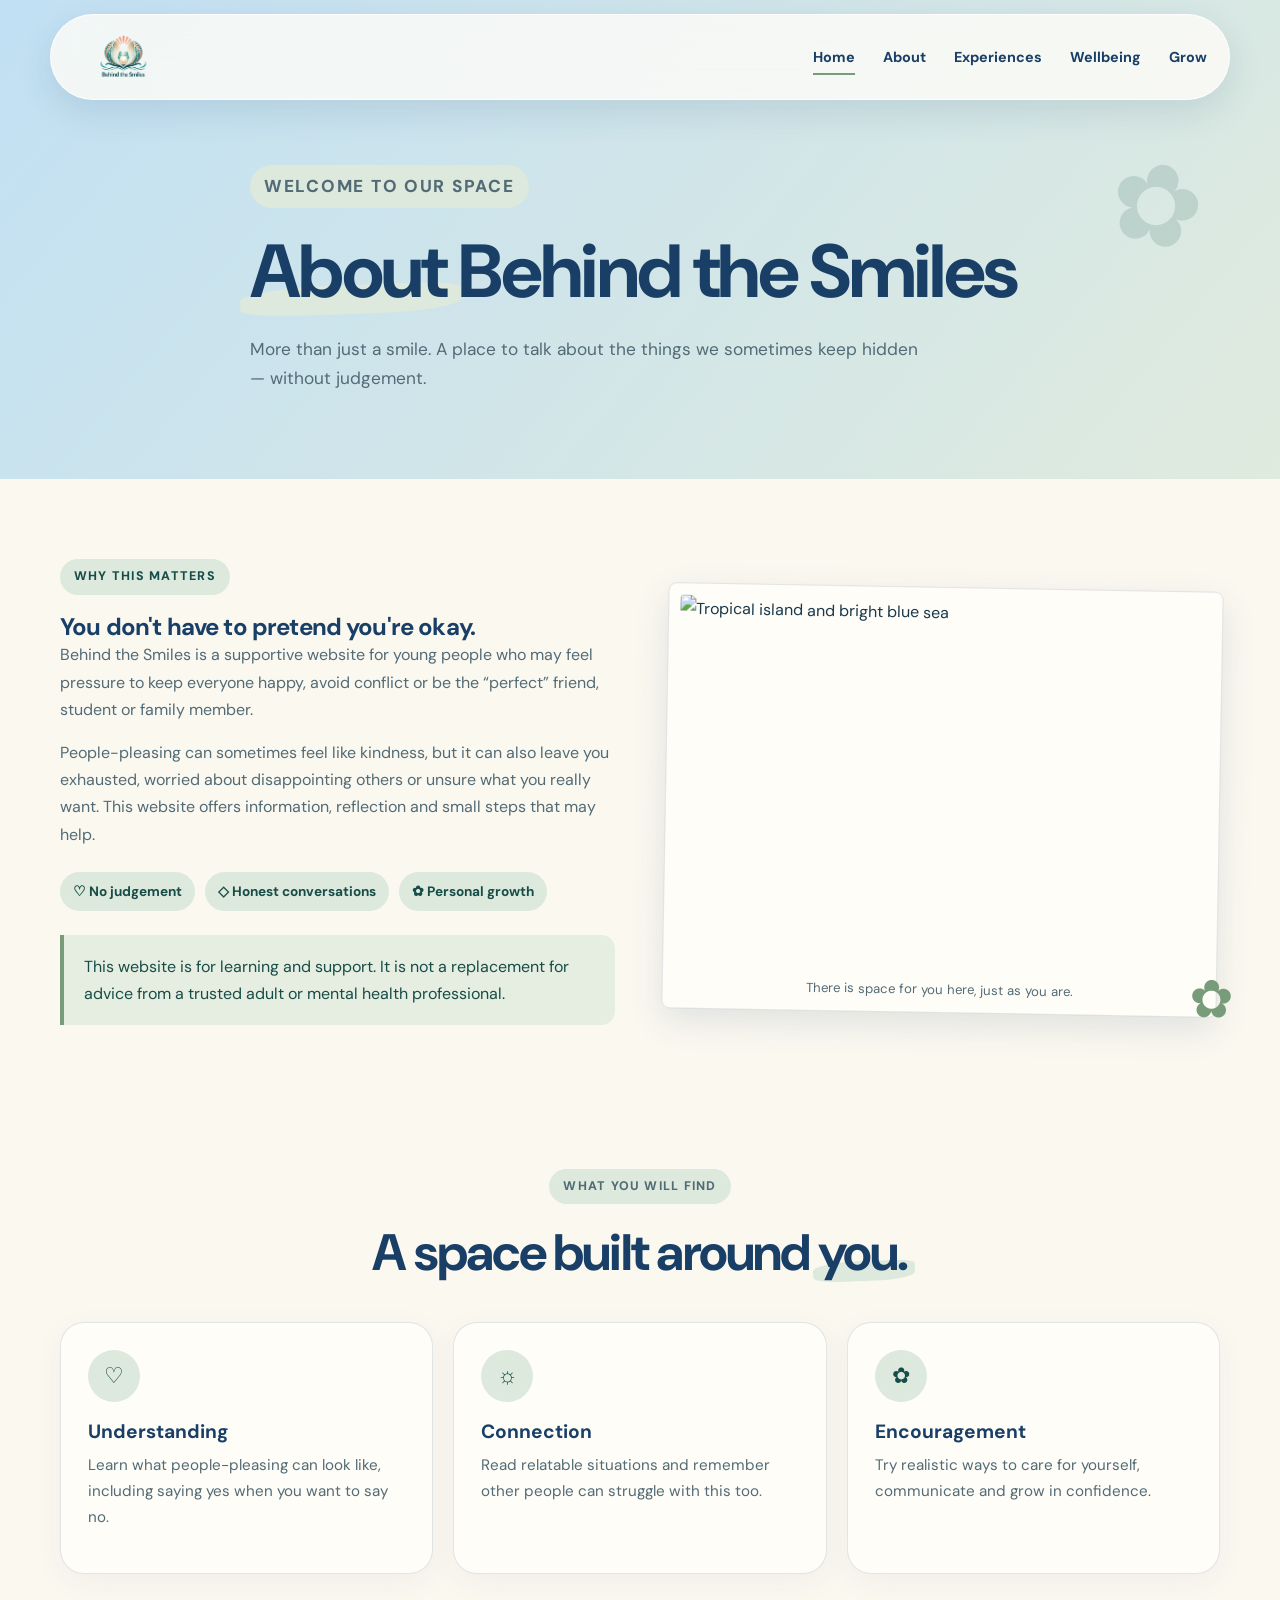
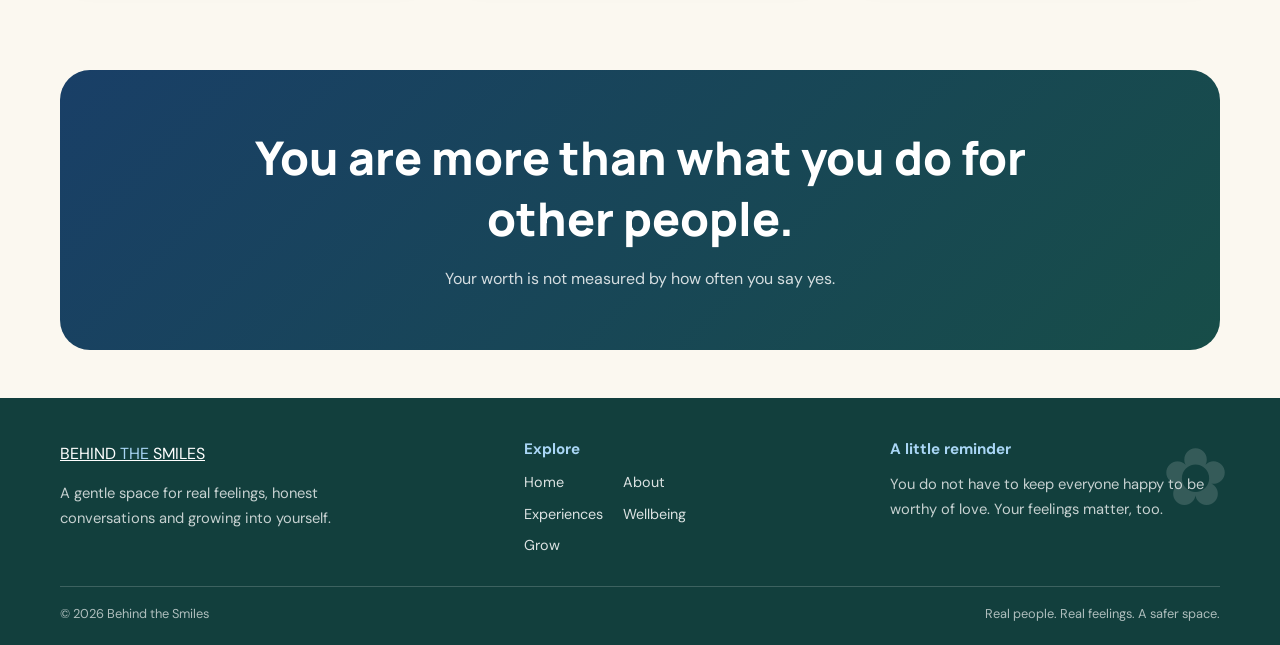
==== commit a9b3fba4: "made some changes to fit my logo" ====
--- a/about.html
+++ b/about.html
@@ -6,19 +6,31 @@
     <title>About | Behind the Smiles</title>
     <link rel="stylesheet" href="style.css">
 </head>
+
+<script src="script.js"></script>
+</body>
+</html>
+
 <body>
 
 <header class="site-header">
     <div class="navbar">
-        <a class="brand" href="index.html"><span class="brand-name">BEHIND <span>THE</span> SMILES</span></a>
-        <button class="menu-toggle" aria-label="Open navigation menu" aria-controls="mainNav" aria-expanded="false" type="button">☰</button>
+        <a href="index.html" class="brand">
+            <img src="photos/download.png" alt="Behind the Smiles Logo">
+        </a>
+        <button class="menu-toggle"
+            aria-label="Open navigation menu"
+            aria-controls="mainNav"
+            aria-expanded="false"
+            type="button">☰</button>
         <nav class="nav-links" id="mainNav" aria-label="Main navigation">
-            <a href="index.html">Home</a>
-            <a href="about.html" aria-current="page">About</a>
+            <a href="index.html" aria-current="page">Home</a>
+            <a href="about.html">About</a>
             <a href="experience.html">Experiences</a>
             <a href="wellbeing.html">Wellbeing</a>
             <a href="grow.html">Grow</a>
         </nav>
+
     </div>
 </header>
 
--- a/style.css
+++ b/style.css
@@ -46,6 +46,8 @@
     margin: 0 auto;
 }
 
+
+
 .site-header {
     position: fixed;
     top: 14px;
@@ -61,7 +63,7 @@
     padding: 12px 22px;
     display: flex;
     align-items: center;
-    justify-content: space-between;
+    justify-content: flex-start;
     gap: 20px;
     background: rgba(255, 253, 248, 0.78);
     border: 1px solid rgba(255, 255, 255, 0.8);
@@ -71,26 +73,31 @@
     box-shadow: var(--shadow);
 }
 
+.navbar {
+    display: flex;
+    align-items: center;
+    justify-content: space-between;
+    gap: 20px;
+}
+
 .brand {
-    text-decoration: none;
-    white-space: nowrap;
-}
-
-.brand-name {
-    color: var(--deep-green);
-    font-family: 'Permanent Marker', cursive;
-    font-size: 1.2rem;
-    line-height: 1.3;
-}
-
-.brand-name span {
-    color: var(--blue);
+    display: flex;
+    align-items: center;
+    flex-shrink: 0;
+}
+
+.brand img {
+    width: 100px;
+    height: 60px;
+    object-fit: contain;
+    display: block;
 }
 
 .nav-links {
     display: flex;
     align-items: center;
     gap: clamp(12px, 2.3vw, 28px);
+    margin-left: auto;
 }
 
 .nav-links a {
@@ -129,6 +136,7 @@
     font-size: 1.4rem;
     cursor: pointer;
 }
+
 
 
 h1, h2, h3 {
@@ -209,7 +217,6 @@
     letter-spacing: 0.3em;
     font-size: 1.2rem;
 }
-
 
 
 .button-row {
@@ -273,13 +280,13 @@
     color: white;
     background:
         linear-gradient(100deg, rgba(10, 42, 52, 0.48), rgba(10, 42, 52, 0.20)),
-        linear-gradient(0deg, rgba(10, 42, 49, 0.3), transparent 60%),
-        url("https://images.unsplash.com/photo-1510414842594-a61c69b5ae57?auto=format&fit=crop&w=2200&q=85")
+        linear-gradient(0deg, rgba(218, 232, 235, 0.3), transparent 60%),
+        url("photos/premium_photo-1723936846310-38f4c1cf044e.avif")
         center 55% / cover no-repeat;
 }
 
 .hero::after {
-    content: "◇ ✿";
+    content: " ✿";
     position: absolute;
     right: 25px;
     bottom: 20px;
@@ -356,6 +363,7 @@
     font-size: 1.08rem;
     max-width: 670px;
 }
+
 
 
 .split {
@@ -475,6 +483,8 @@
     margin-bottom: 0;
 }
 
+
+
 .cta-band {
     display: flex;
     justify-content: space-between;
@@ -497,6 +507,7 @@
 }
 
 
+
 .page-layout {
     display: grid;
     grid-template-columns: 1fr 1fr;
@@ -527,6 +538,8 @@
     background: rgba(221, 233, 220, 0.7);
     color: var(--deep-green);
 }
+
+
 
 .story-card {
     display: grid;
@@ -557,6 +570,8 @@
     font-size: 0.95rem;
 }
 
+
+
 .steps {
     counter-reset: step;
     display: grid;
@@ -591,6 +606,8 @@
     margin-bottom: 0;
 }
 
+
+
 .resource-list {
     display: grid;
     grid-template-columns: repeat(2, minmax(0, 1fr));
@@ -698,6 +715,7 @@
 
 
 @media (max-width: 850px) {
+
     .site-header {
         top: 10px;
         padding: 0 12px;
@@ -705,6 +723,11 @@
 
     .navbar {
         padding: 9px 12px 9px 18px;
+    }
+
+    .brand img {
+        width: 70px;
+        height: 44px;
     }
 
     .menu-toggle {
@@ -774,12 +797,14 @@
 
 
 @media (max-width: 560px) {
+
     .container {
         width: calc(100% - 28px);
     }
 
-    .brand-name {
-        font-size: 1rem;
+    .brand img {
+        width: 60px;
+        height: 40px;
     }
 
     .hero {
@@ -859,7 +884,10 @@
     }
 }
 
+
+
 @media (prefers-reduced-motion: reduce) {
+
     html {
         scroll-behavior: auto;
     }
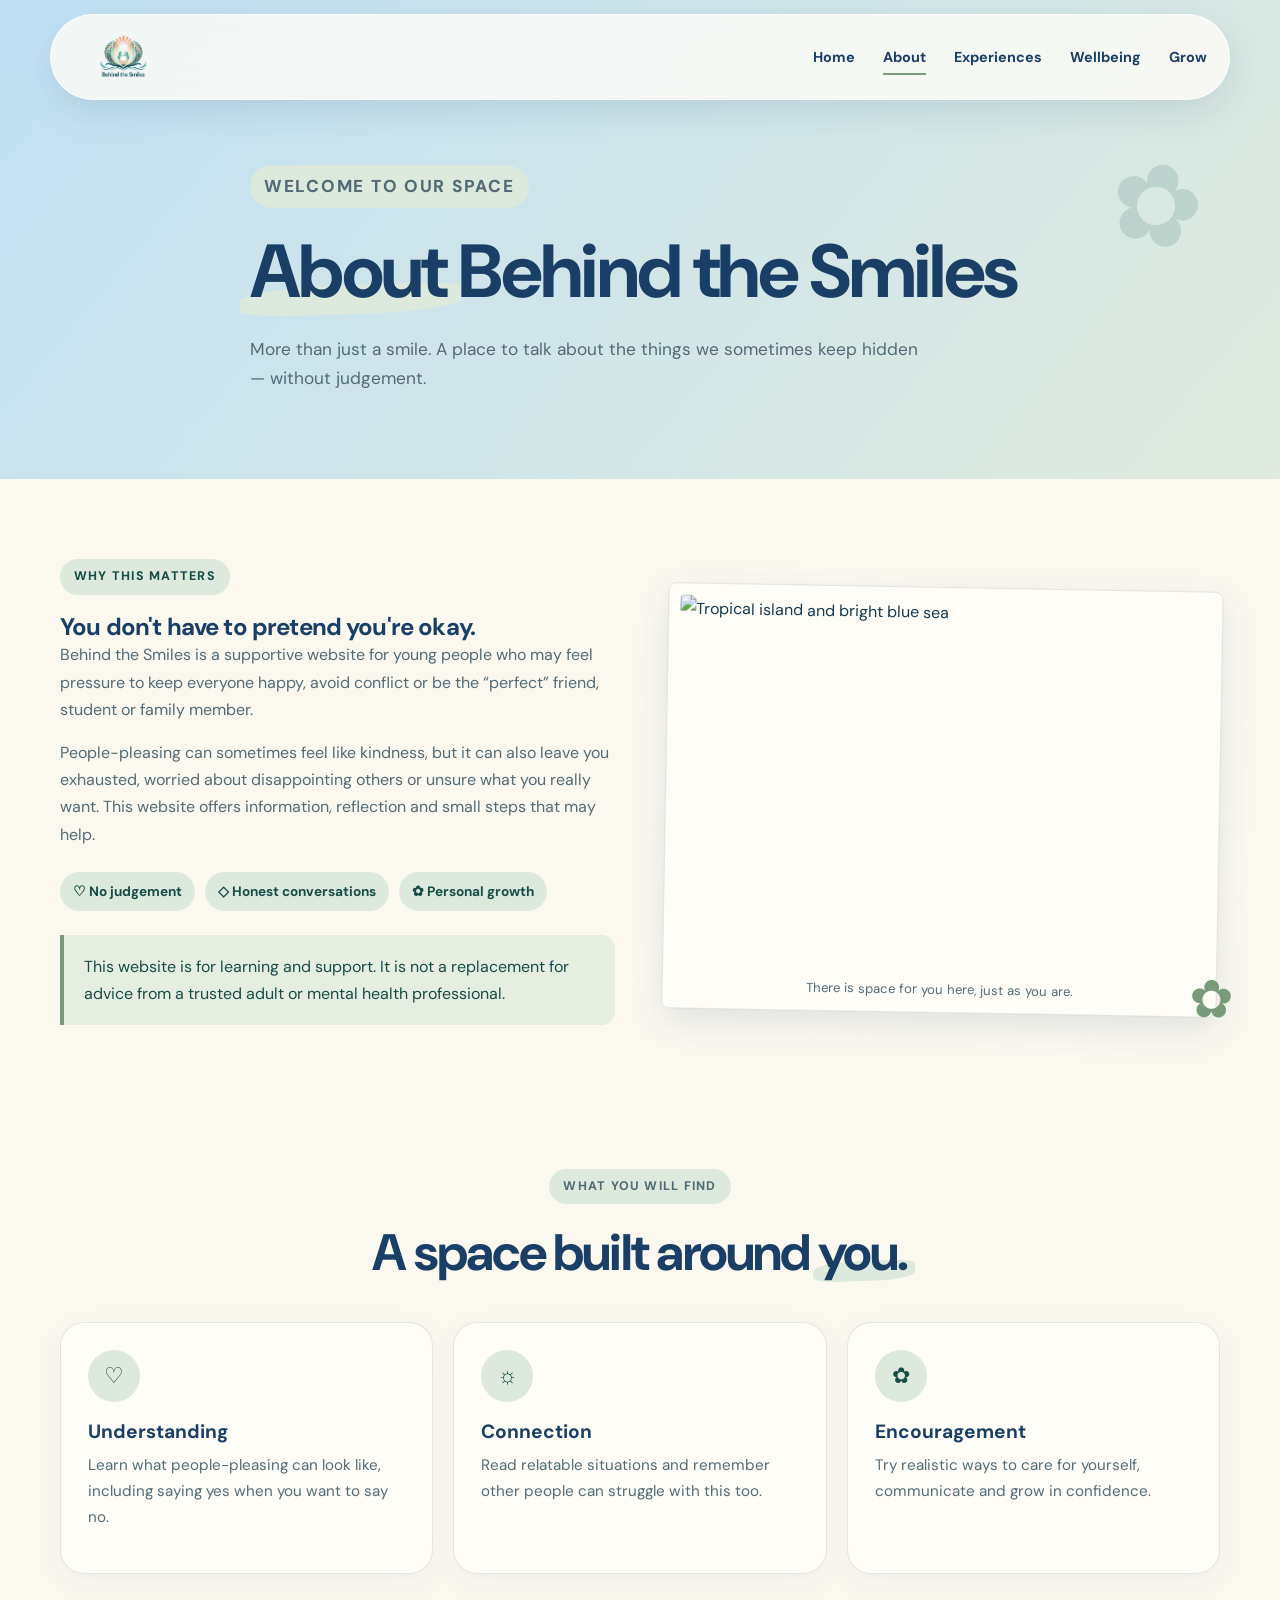
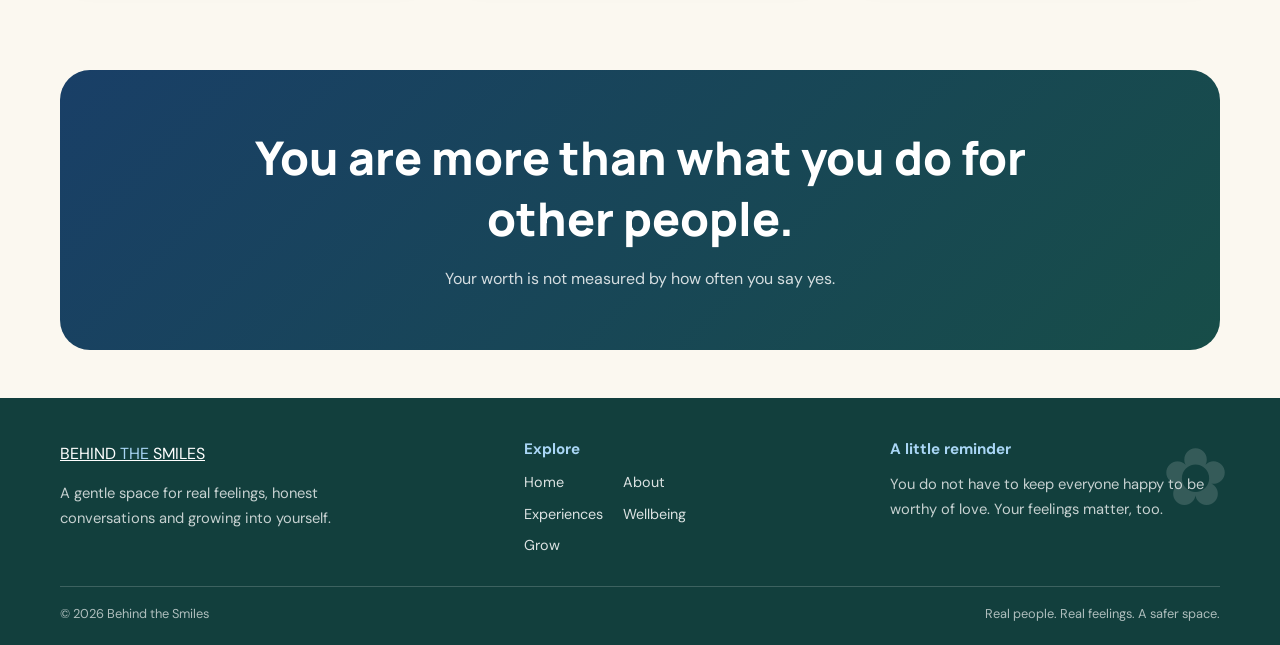
==== commit 9d5bac1e: "changes for navbar" ====
--- a/about.html
+++ b/about.html
@@ -24,11 +24,11 @@
             aria-expanded="false"
             type="button">☰</button>
         <nav class="nav-links" id="mainNav" aria-label="Main navigation">
-            <a href="index.html" aria-current="page">Home</a>
-            <a href="about.html">About</a>
-            <a href="experience.html">Experiences</a>
-            <a href="wellbeing.html">Wellbeing</a>
-            <a href="grow.html">Grow</a>
+         <a href="index.html">Home</a>
+         <a href="about.html" aria-current="page">About</a>
+         <a href="experience.html">Experiences</a>
+         <a href="wellbeing.html">Wellbeing</a>
+         <a href="grow.html">Grow</a>
         </nav>
 
     </div>
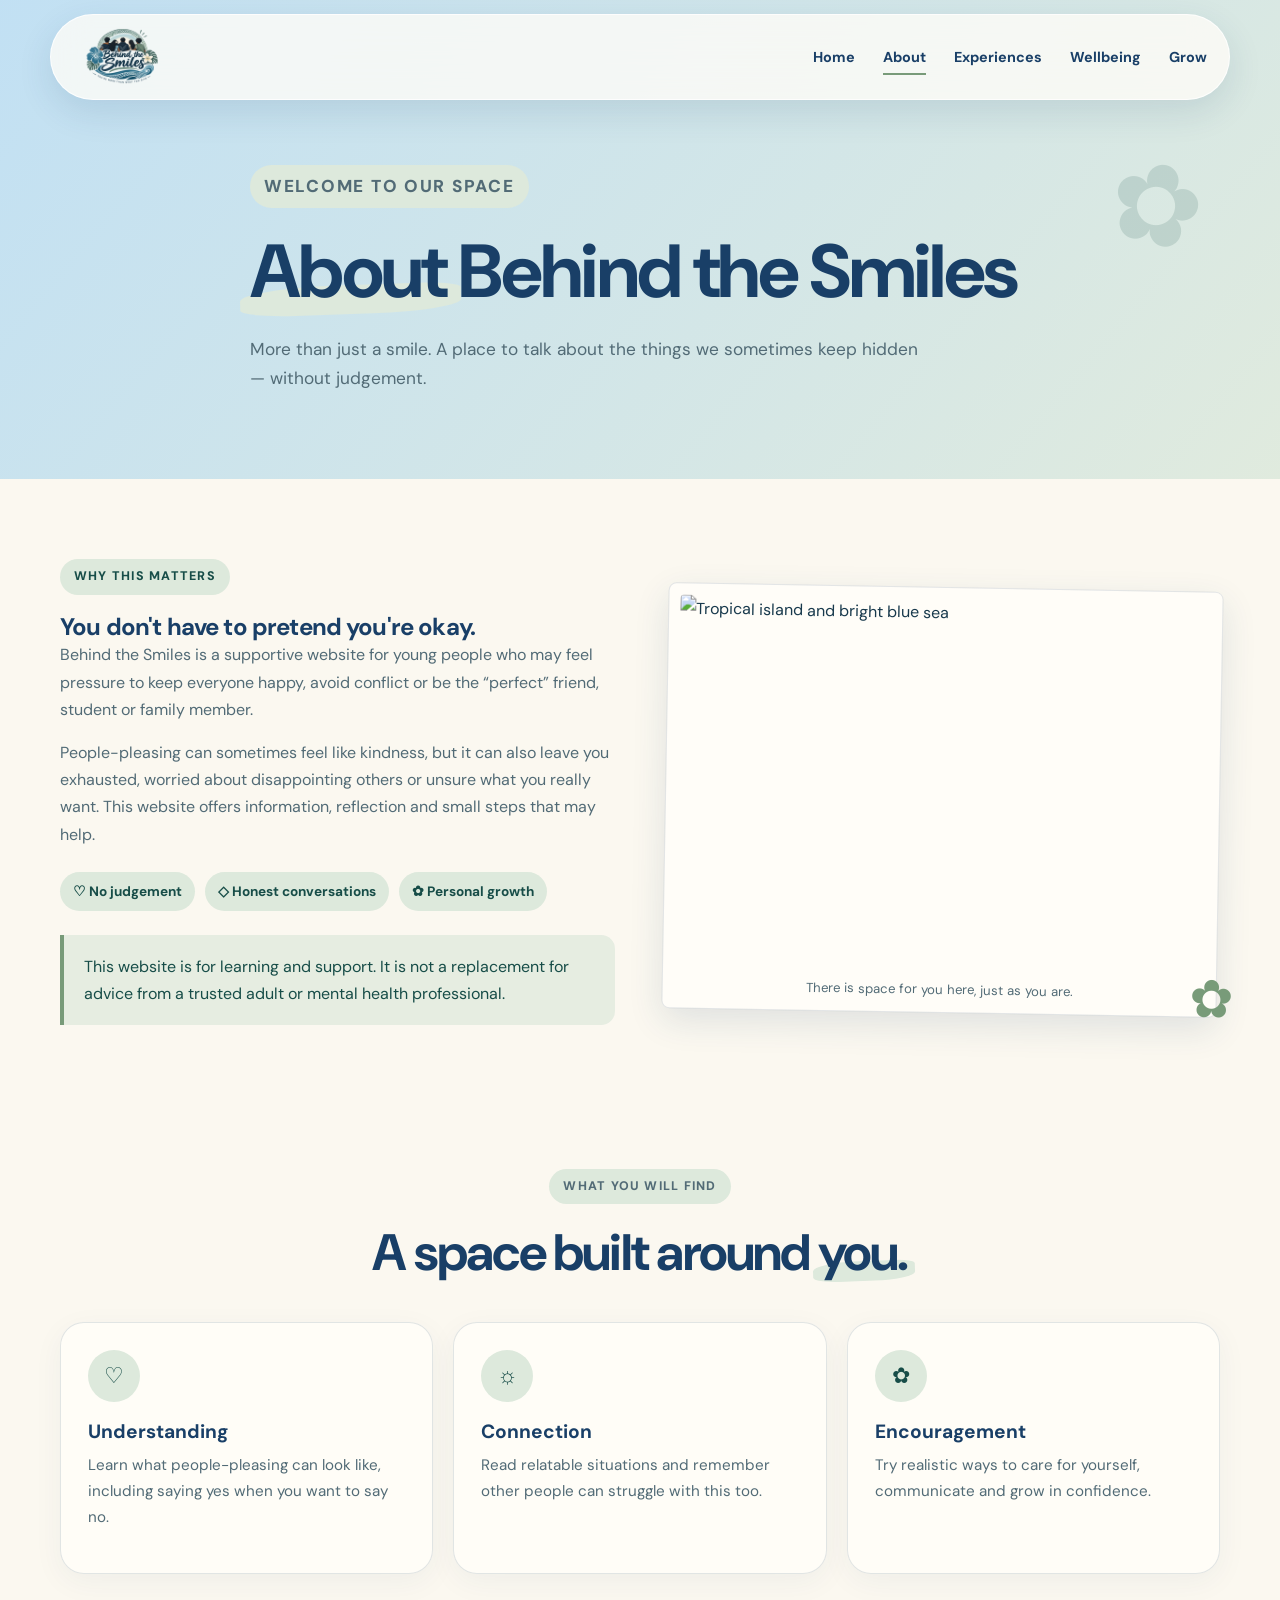
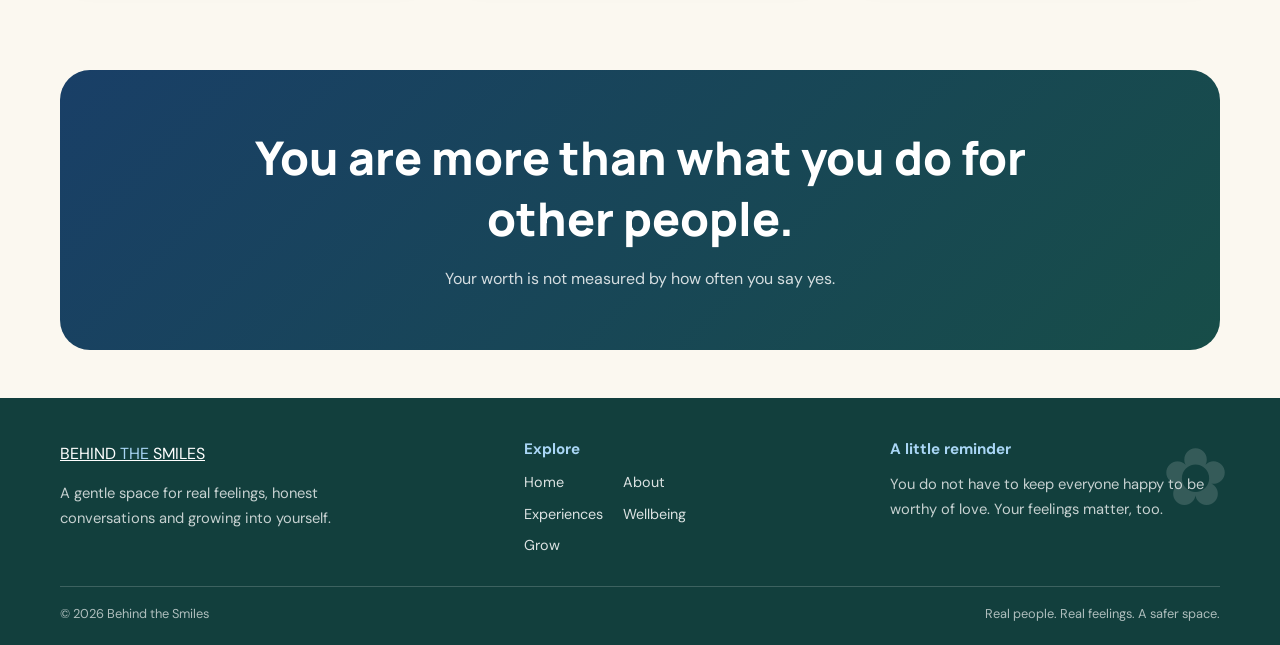
==== commit f2d7815e: "Logo changes" ====
--- a/about.html
+++ b/about.html
@@ -16,7 +16,7 @@
 <header class="site-header">
     <div class="navbar">
         <a href="index.html" class="brand">
-            <img src="photos/download.png" alt="Behind the Smiles Logo">
+            <img src="photos/logo3.png" alt="Behind the Smiles Logo">
         </a>
         <button class="menu-toggle"
             aria-label="Open navigation menu"
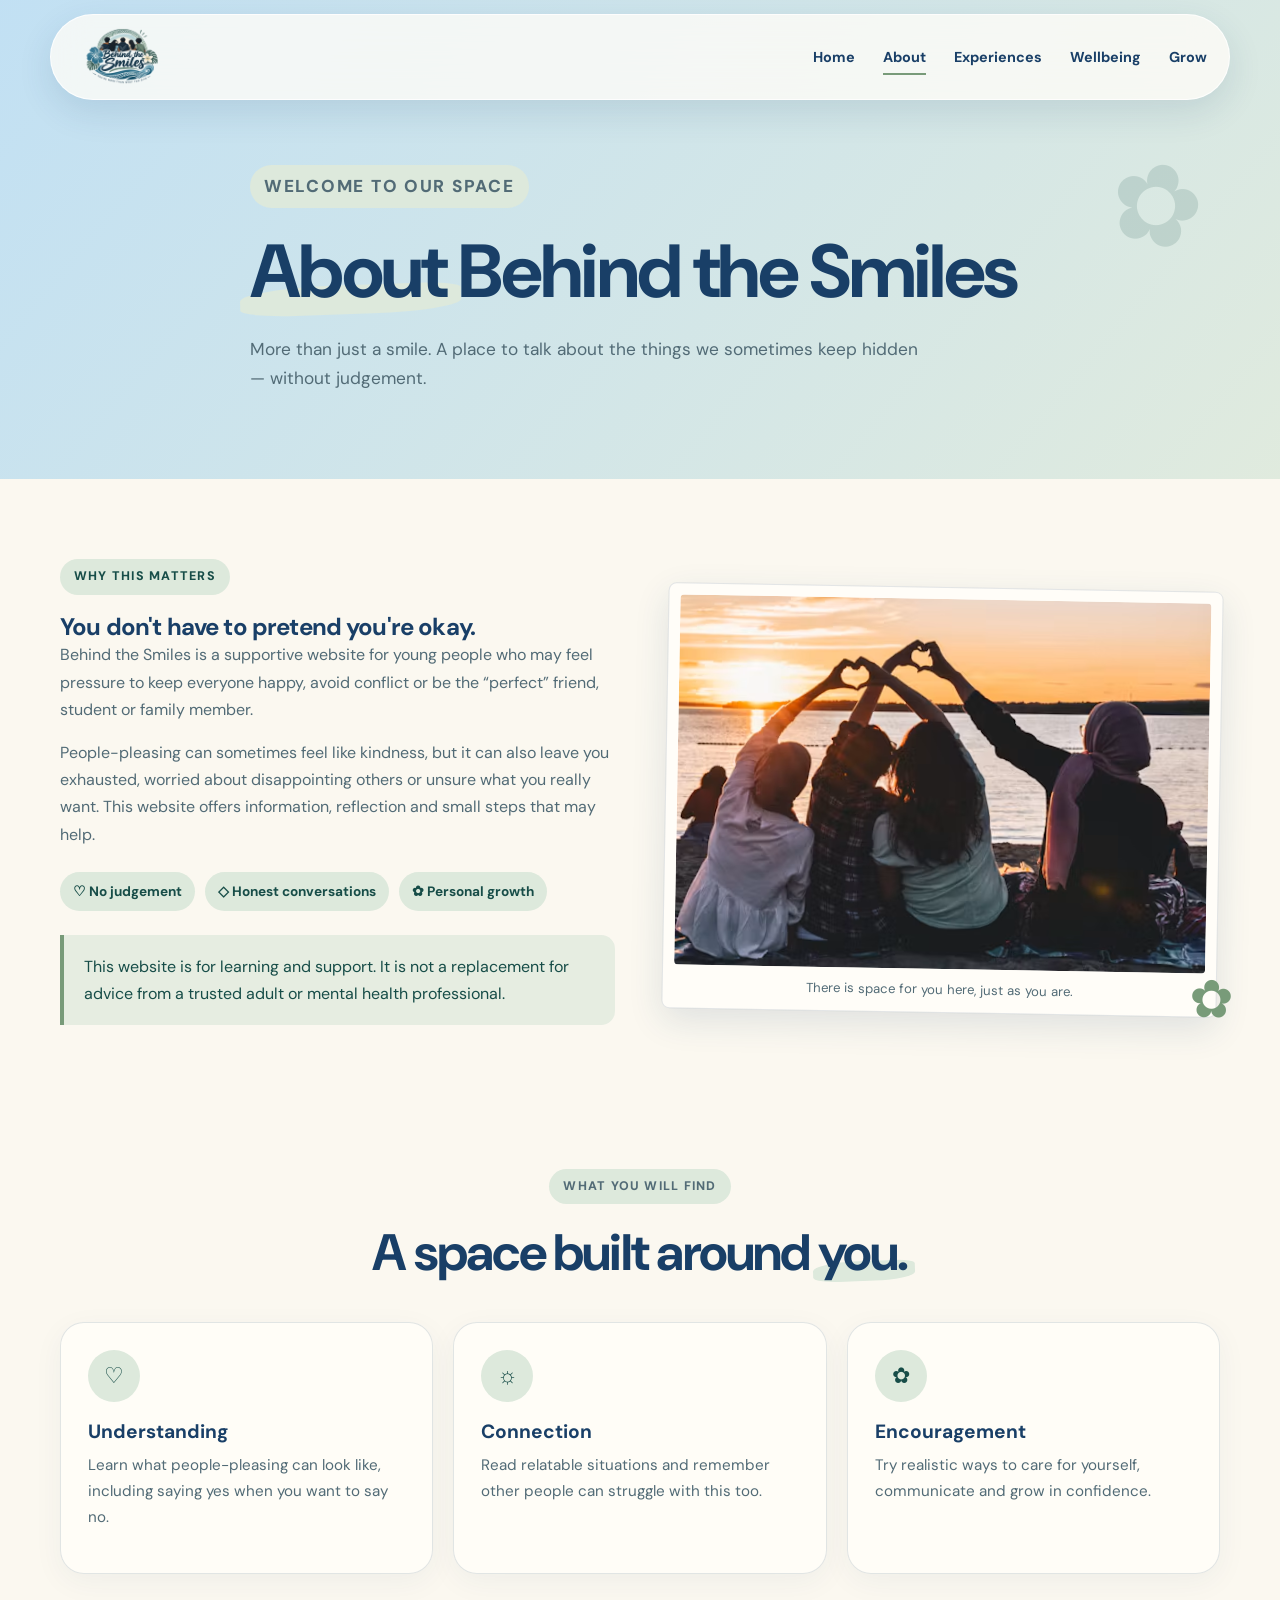
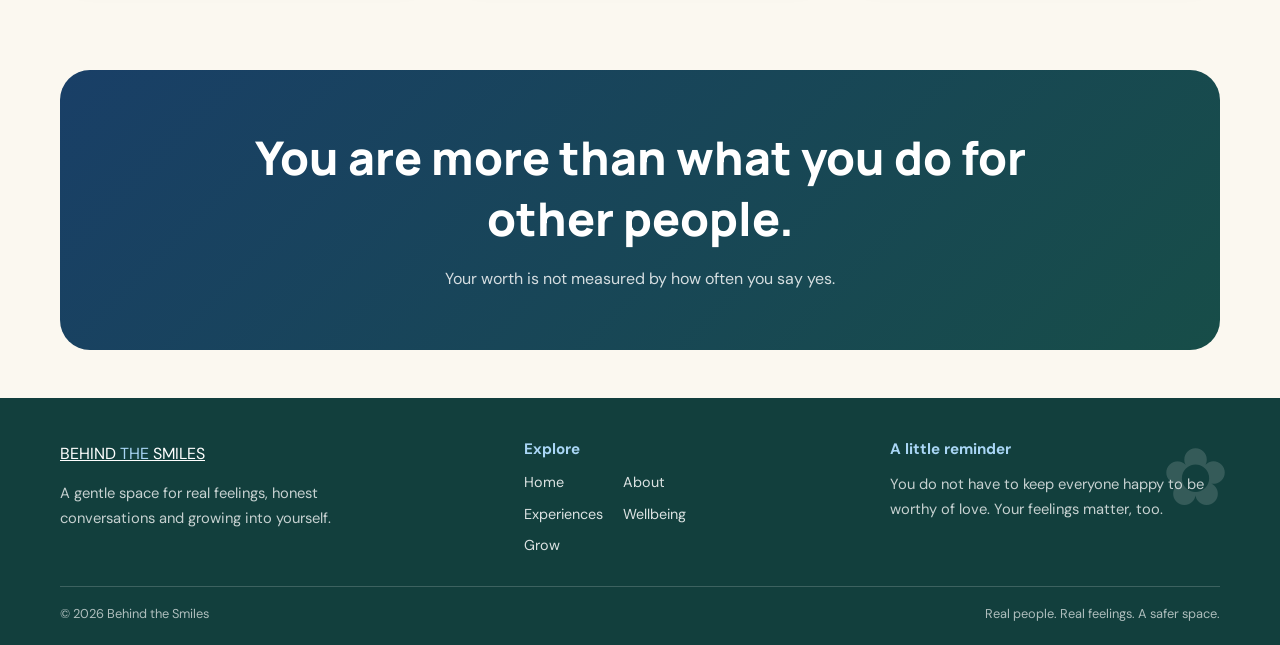
==== commit 7f28808d: "image" ====
--- a/about.html
+++ b/about.html
@@ -61,7 +61,7 @@
             </div>
 
             <figure class="photo-frame">
-                <img src="https://images.unsplash.com/photo-1510414842594-a61c69b5ae57?auto=format&fit=crop&w=1000&q=85" alt="Tropical island and bright blue sea">
+                <img src="photos/photo-1560821829-18a5fbb8b4ce.avif" alt="surrounded by friendship and support">
                 <figcaption class="photo-caption">There is space for you here, just as you are.</figcaption>
             </figure>
         </div>
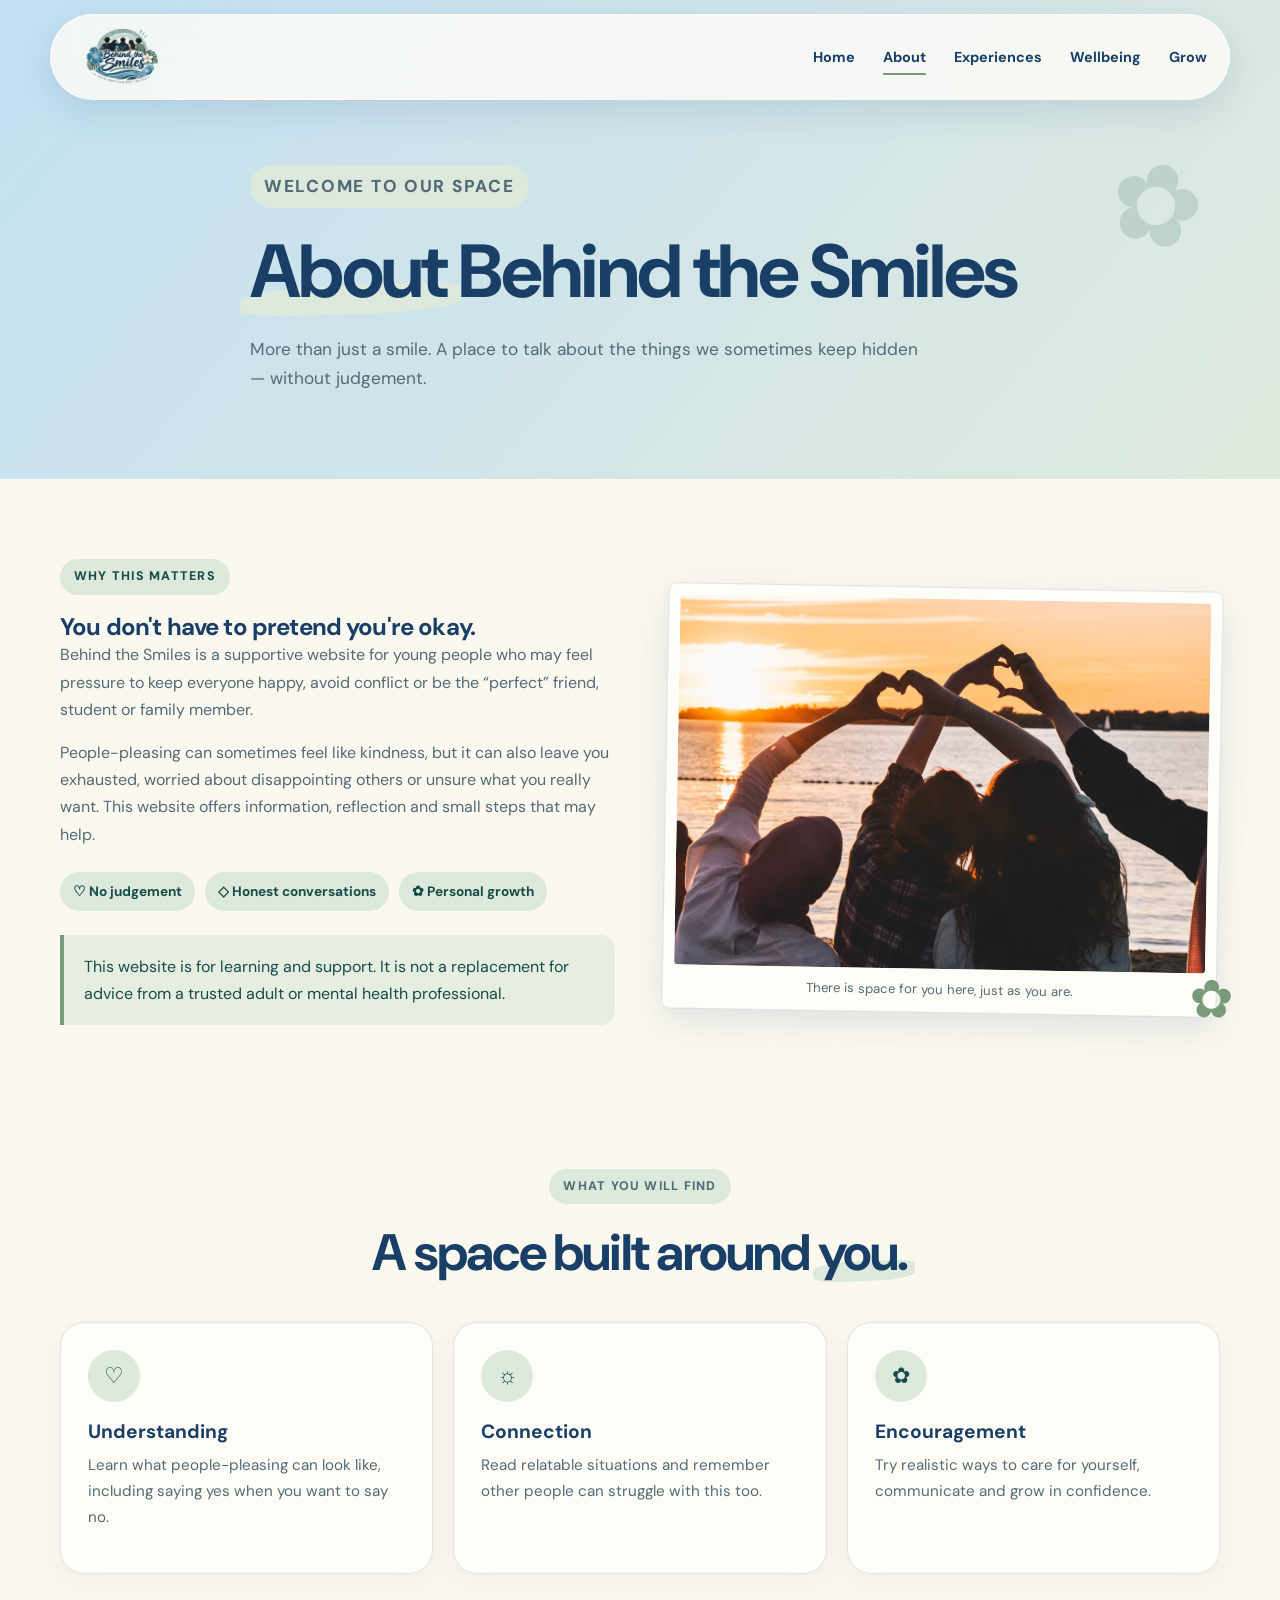
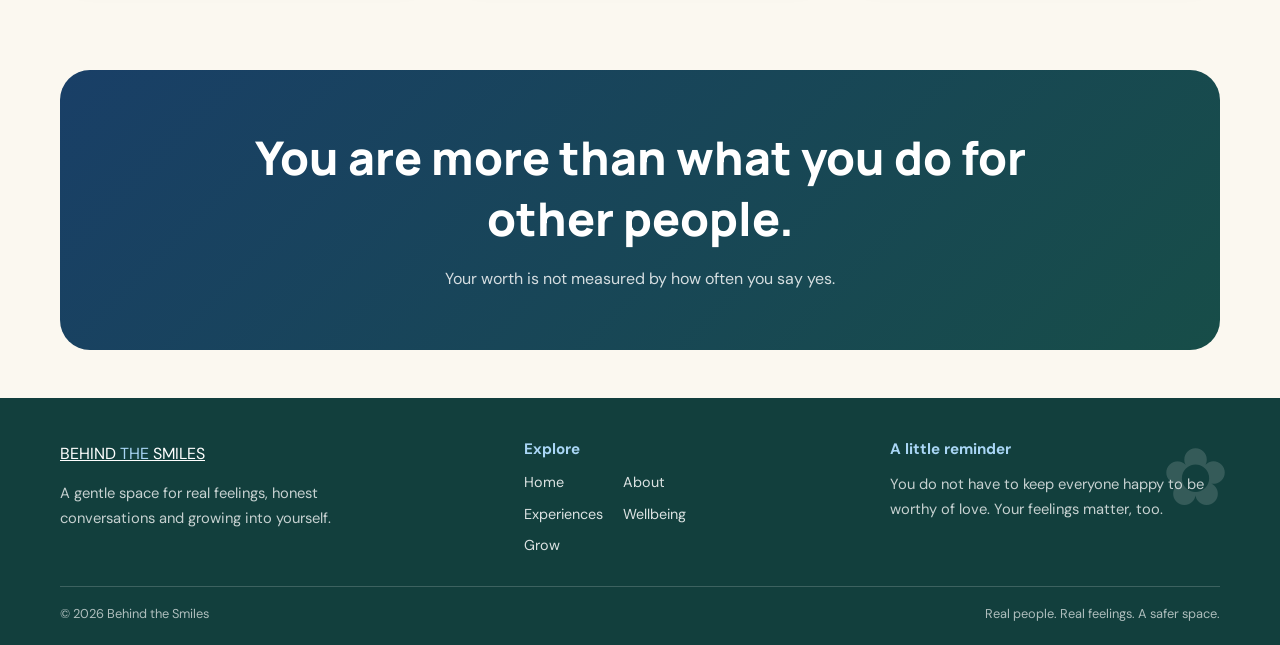
==== commit 7469e944: "new image" ====
--- a/about.html
+++ b/about.html
@@ -61,7 +61,7 @@
             </div>
 
             <figure class="photo-frame">
-                <img src="photos/photo-1560821829-18a5fbb8b4ce.avif" alt="surrounded by friendship and support">
+                <img src="photos/photo-1560821853-a552c1bfc97a.avif" alt="surrounded by friendship and support">
                 <figcaption class="photo-caption">There is space for you here, just as you are.</figcaption>
             </figure>
         </div>
